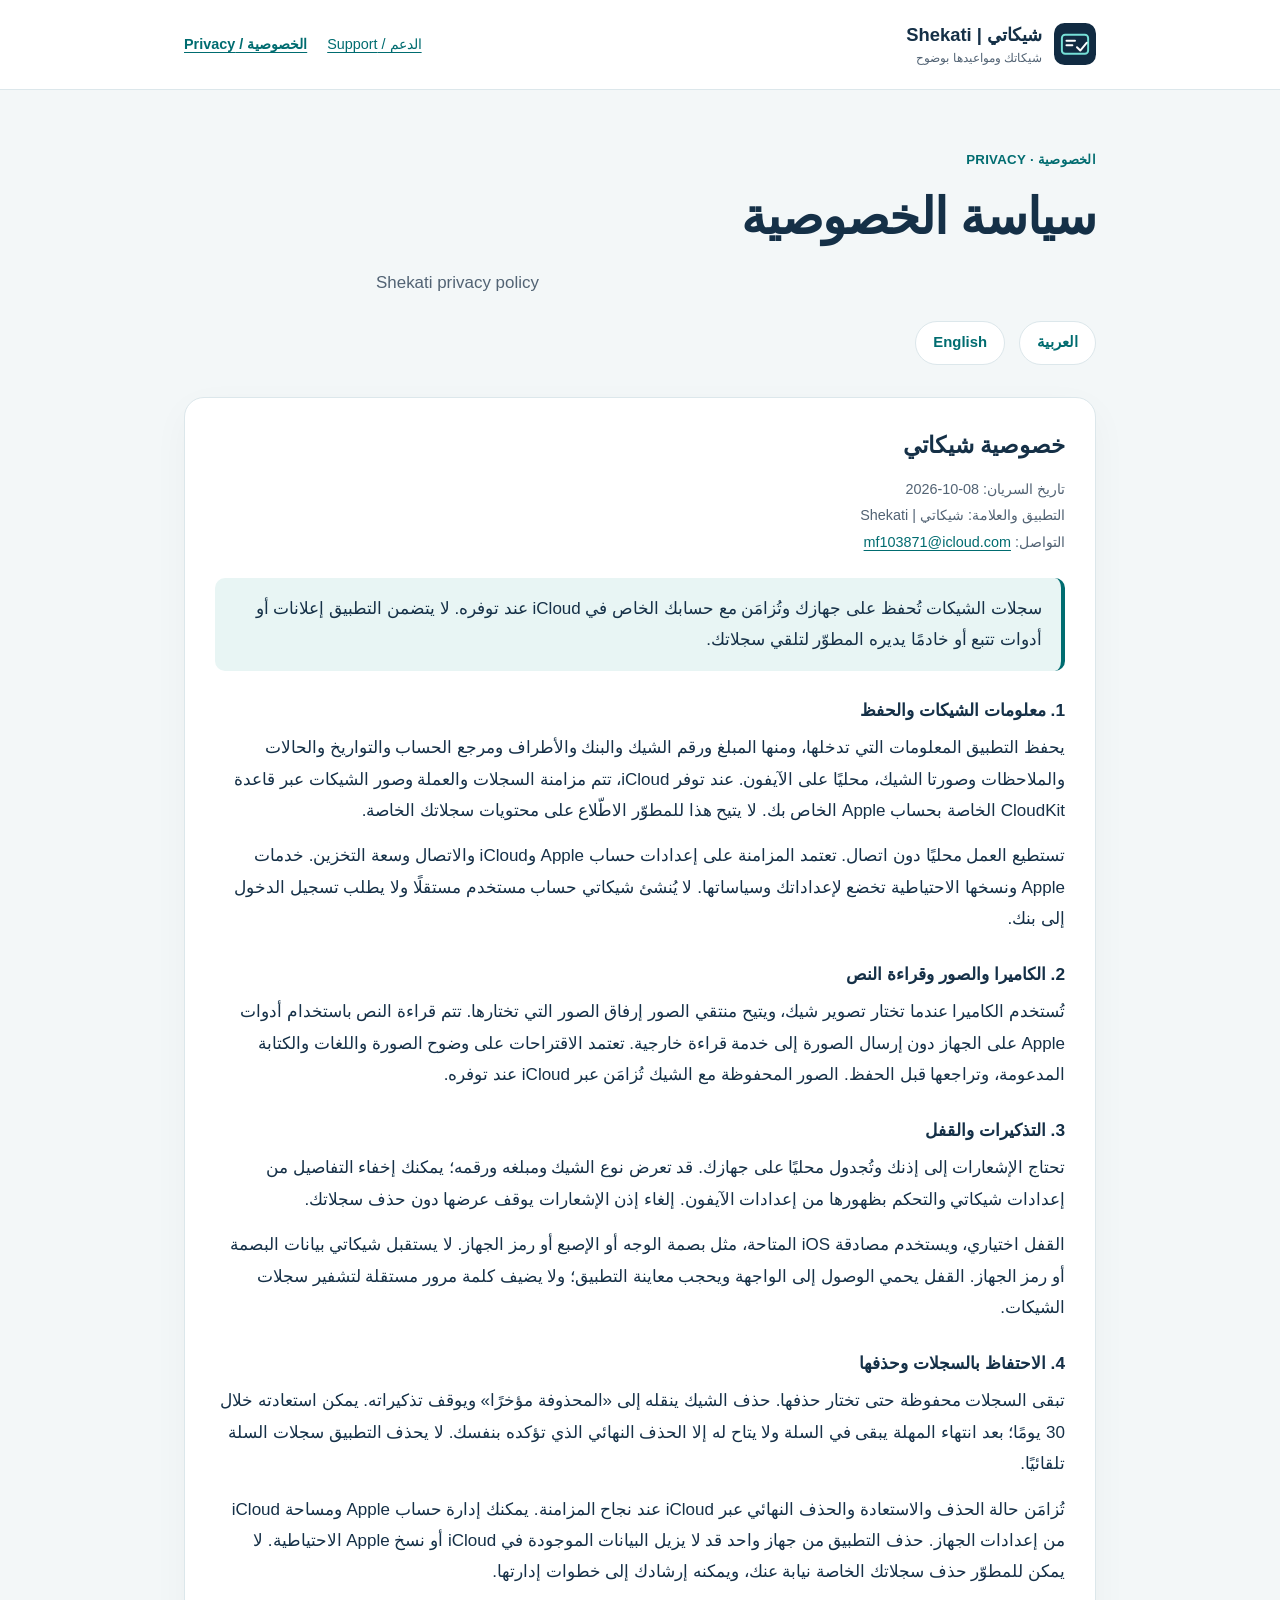
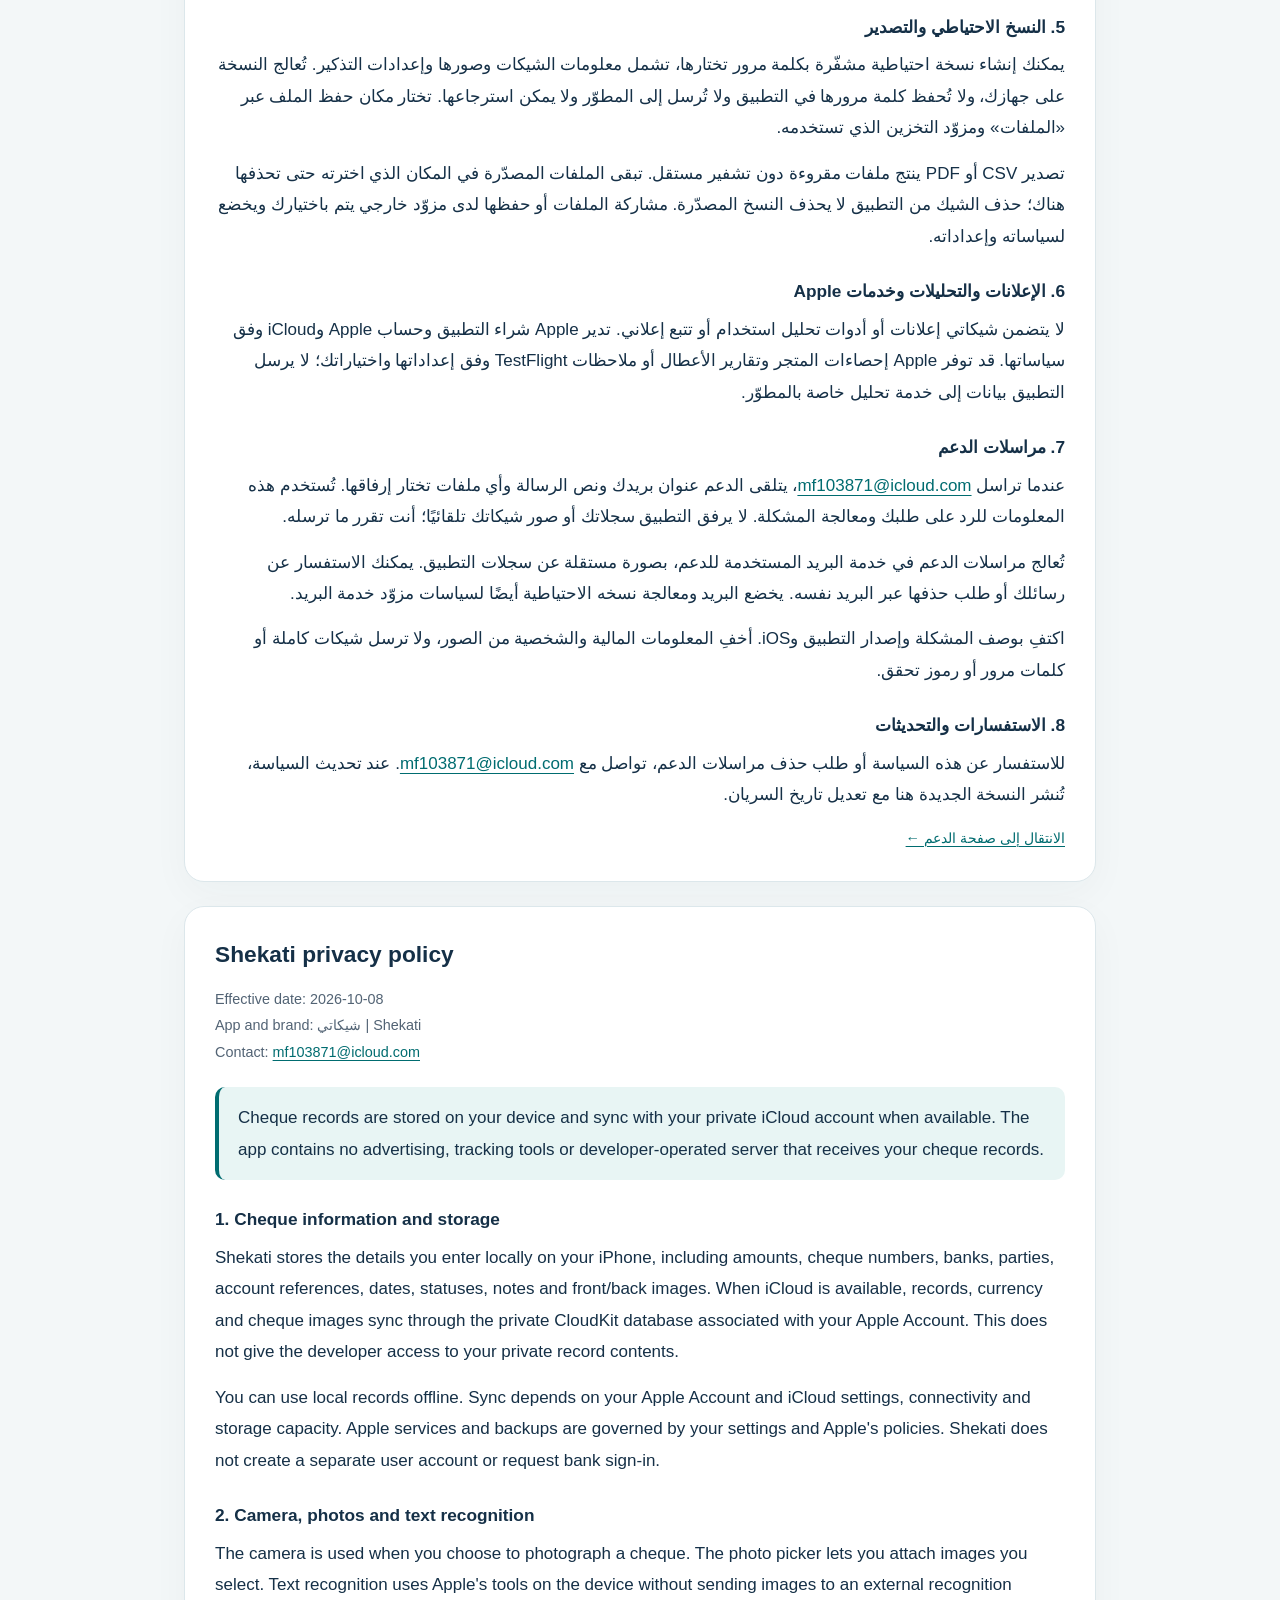
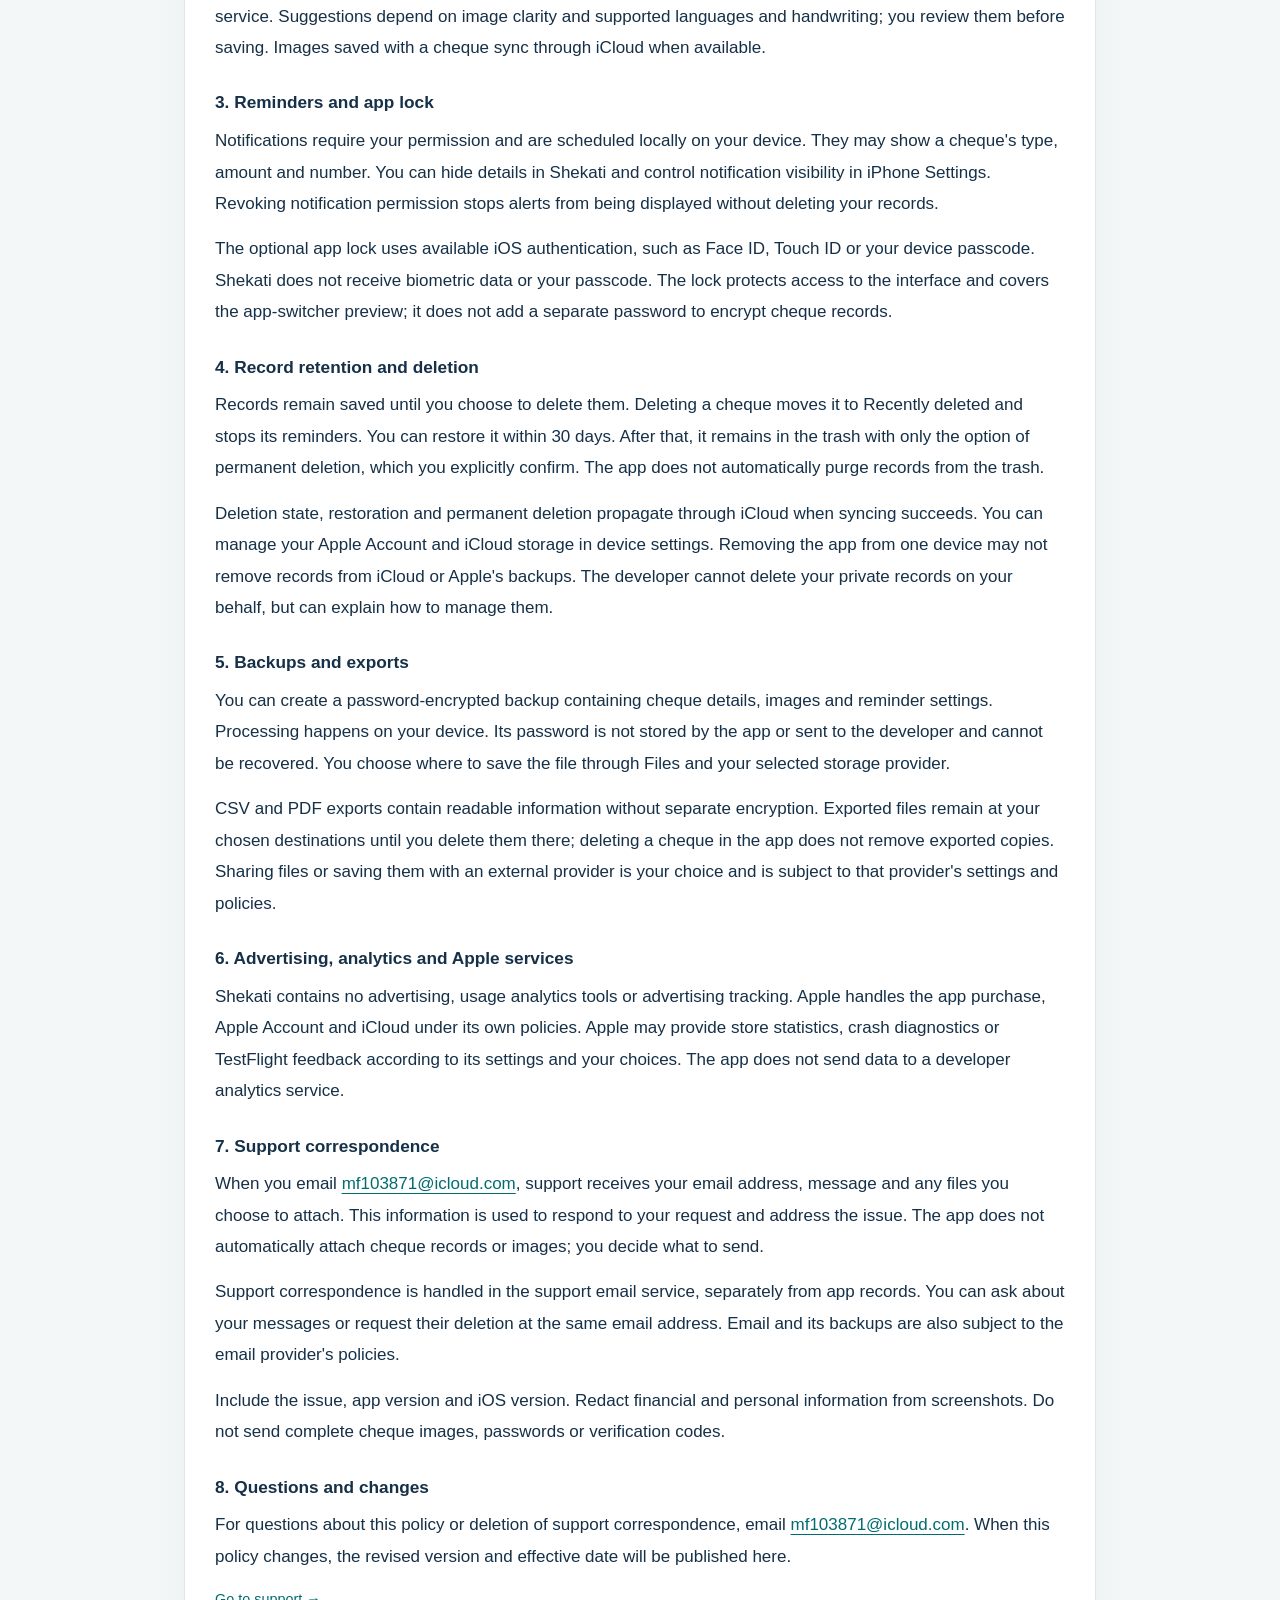
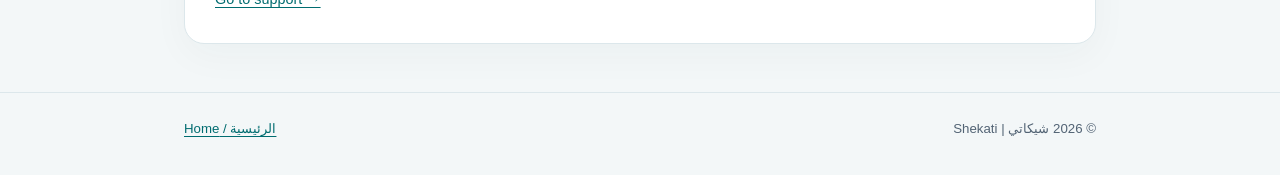
==== privacy.html @ 22ac56bf "Publish bilingual Shekati support and privacy pages" ====
<!doctype html>
<html lang="ar" dir="rtl">
<head><meta charset="utf-8"><meta name="viewport" content="width=device-width,initial-scale=1"><meta name="color-scheme" content="light dark"><meta name="description" content="سياسة خصوصية شيكاتي: الحفظ المحلي، iCloud، الصور، التنبيهات، النسخ الاحتياطي والتواصل للدعم. Shekati privacy policy."><title>سياسة الخصوصية | Shekati Privacy</title><link rel="icon" href="favicon.svg" type="image/svg+xml"><link rel="stylesheet" href="styles.css"></head>
<body>
<header class="top"><div class="shell"><a class="brand" href="index.html"><img class="mark" src="favicon.svg" alt="" width="42" height="42"><span>شيكاتي | Shekati<small>شيكاتك ومواعيدها بوضوح</small></span></a><nav aria-label="القائمة الرئيسية"><a href="support.html">الدعم / Support</a><a href="privacy.html" aria-current="page">الخصوصية / Privacy</a></nav></div></header>
<main class="shell"><div class="hero"><p class="eyebrow">الخصوصية · PRIVACY</p><h1>سياسة الخصوصية</h1><p class="subtitle" lang="en" dir="ltr">Shekati privacy policy</p><div class="language"><a class="pill" href="#ar">العربية</a><a class="pill" href="#en" lang="en" dir="ltr">English</a></div></div>
<div class="stack">
<article class="card" id="ar" aria-labelledby="ar-title"><h2 id="ar-title">خصوصية شيكاتي</h2><p class="meta">تاريخ السريان: <span class="ltr">2026-10-08</span><br>التطبيق والعلامة: شيكاتي | Shekati<br>التواصل: <a class="contact ltr" href="mailto:mf103871@icloud.com">mf103871@icloud.com</a></p>
<div class="note">سجلات الشيكات تُحفظ على جهازك وتُزامَن مع حسابك الخاص في iCloud عند توفره. لا يتضمن التطبيق إعلانات أو أدوات تتبع أو خادمًا يديره المطوّر لتلقي سجلاتك.</div>
<h3>1. معلومات الشيكات والحفظ</h3><p>يحفظ التطبيق المعلومات التي تدخلها، ومنها المبلغ ورقم الشيك والبنك والأطراف ومرجع الحساب والتواريخ والحالات والملاحظات وصورتا الشيك، محليًا على الآيفون. عند توفر iCloud، تتم مزامنة السجلات والعملة وصور الشيكات عبر قاعدة CloudKit الخاصة بحساب Apple الخاص بك. لا يتيح هذا للمطوّر الاطّلاع على محتويات سجلاتك الخاصة.</p><p>تستطيع العمل محليًا دون اتصال. تعتمد المزامنة على إعدادات حساب Apple وiCloud والاتصال وسعة التخزين. خدمات Apple ونسخها الاحتياطية تخضع لإعداداتك وسياساتها. لا يُنشئ شيكاتي حساب مستخدم مستقلًا ولا يطلب تسجيل الدخول إلى بنك.</p>
<h3>2. الكاميرا والصور وقراءة النص</h3><p>تُستخدم الكاميرا عندما تختار تصوير شيك، ويتيح منتقي الصور إرفاق الصور التي تختارها. تتم قراءة النص باستخدام أدوات Apple على الجهاز دون إرسال الصورة إلى خدمة قراءة خارجية. تعتمد الاقتراحات على وضوح الصورة واللغات والكتابة المدعومة، وتراجعها قبل الحفظ. الصور المحفوظة مع الشيك تُزامَن عبر iCloud عند توفره.</p>
<h3>3. التذكيرات والقفل</h3><p>تحتاج الإشعارات إلى إذنك وتُجدول محليًا على جهازك. قد تعرض نوع الشيك ومبلغه ورقمه؛ يمكنك إخفاء التفاصيل من إعدادات شيكاتي والتحكم بظهورها من إعدادات الآيفون. إلغاء إذن الإشعارات يوقف عرضها دون حذف سجلاتك.</p><p>القفل اختياري، ويستخدم مصادقة iOS المتاحة، مثل بصمة الوجه أو الإصبع أو رمز الجهاز. لا يستقبل شيكاتي بيانات البصمة أو رمز الجهاز. القفل يحمي الوصول إلى الواجهة ويحجب معاينة التطبيق؛ ولا يضيف كلمة مرور مستقلة لتشفير سجلات الشيكات.</p>
<h3>4. الاحتفاظ بالسجلات وحذفها</h3><p>تبقى السجلات محفوظة حتى تختار حذفها. حذف الشيك ينقله إلى «المحذوفة مؤخرًا» ويوقف تذكيراته. يمكن استعادته خلال 30 يومًا؛ بعد انتهاء المهلة يبقى في السلة ولا يتاح له إلا الحذف النهائي الذي تؤكده بنفسك. لا يحذف التطبيق سجلات السلة تلقائيًا.</p><p>تُزامَن حالة الحذف والاستعادة والحذف النهائي عبر iCloud عند نجاح المزامنة. يمكنك إدارة حساب Apple ومساحة iCloud من إعدادات الجهاز. حذف التطبيق من جهاز واحد قد لا يزيل البيانات الموجودة في iCloud أو نسخ Apple الاحتياطية. لا يمكن للمطوّر حذف سجلاتك الخاصة نيابة عنك، ويمكنه إرشادك إلى خطوات إدارتها.</p>
<h3>5. النسخ الاحتياطي والتصدير</h3><p>يمكنك إنشاء نسخة احتياطية مشفّرة بكلمة مرور تختارها، تشمل معلومات الشيكات وصورها وإعدادات التذكير. تُعالج النسخة على جهازك، ولا تُحفظ كلمة مرورها في التطبيق ولا تُرسل إلى المطوّر ولا يمكن استرجاعها. تختار مكان حفظ الملف عبر «الملفات» ومزوّد التخزين الذي تستخدمه.</p><p>تصدير CSV أو PDF ينتج ملفات مقروءة دون تشفير مستقل. تبقى الملفات المصدّرة في المكان الذي اخترته حتى تحذفها هناك؛ حذف الشيك من التطبيق لا يحذف النسخ المصدّرة. مشاركة الملفات أو حفظها لدى مزوّد خارجي يتم باختيارك ويخضع لسياساته وإعداداته.</p>
<h3>6. الإعلانات والتحليلات وخدمات Apple</h3><p>لا يتضمن شيكاتي إعلانات أو أدوات تحليل استخدام أو تتبع إعلاني. تدير Apple شراء التطبيق وحساب Apple وiCloud وفق سياساتها. قد توفر Apple إحصاءات المتجر وتقارير الأعطال أو ملاحظات TestFlight وفق إعداداتها واختياراتك؛ لا يرسل التطبيق بيانات إلى خدمة تحليل خاصة بالمطوّر.</p>
<h3>7. مراسلات الدعم</h3><p>عندما تراسل <a class="contact ltr" href="mailto:mf103871@icloud.com">mf103871@icloud.com</a>، يتلقى الدعم عنوان بريدك ونص الرسالة وأي ملفات تختار إرفاقها. تُستخدم هذه المعلومات للرد على طلبك ومعالجة المشكلة. لا يرفق التطبيق سجلاتك أو صور شيكاتك تلقائيًا؛ أنت تقرر ما ترسله.</p><p>تُعالج مراسلات الدعم في خدمة البريد المستخدمة للدعم، بصورة مستقلة عن سجلات التطبيق. يمكنك الاستفسار عن رسائلك أو طلب حذفها عبر البريد نفسه. يخضع البريد ومعالجة نسخه الاحتياطية أيضًا لسياسات مزوّد خدمة البريد.</p><p>اكتفِ بوصف المشكلة وإصدار التطبيق وiOS. أخفِ المعلومات المالية والشخصية من الصور، ولا ترسل شيكات كاملة أو كلمات مرور أو رموز تحقق.</p>
<h3>8. الاستفسارات والتحديثات</h3><p>للاستفسار عن هذه السياسة أو طلب حذف مراسلات الدعم، تواصل مع <a class="contact ltr" href="mailto:mf103871@icloud.com">mf103871@icloud.com</a>. عند تحديث السياسة، تُنشر النسخة الجديدة هنا مع تعديل تاريخ السريان.</p><p class="back"><a href="support.html#ar">الانتقال إلى صفحة الدعم ←</a></p></article>
<article class="card" id="en" lang="en" dir="ltr" aria-labelledby="en-title"><h2 id="en-title">Shekati privacy policy</h2><p class="meta">Effective date: 2026-10-08<br>App and brand: شيكاتي | Shekati<br>Contact: <a class="contact" href="mailto:mf103871@icloud.com">mf103871@icloud.com</a></p>
<div class="note">Cheque records are stored on your device and sync with your private iCloud account when available. The app contains no advertising, tracking tools or developer-operated server that receives your cheque records.</div>
<h3>1. Cheque information and storage</h3><p>Shekati stores the details you enter locally on your iPhone, including amounts, cheque numbers, banks, parties, account references, dates, statuses, notes and front/back images. When iCloud is available, records, currency and cheque images sync through the private CloudKit database associated with your Apple Account. This does not give the developer access to your private record contents.</p><p>You can use local records offline. Sync depends on your Apple Account and iCloud settings, connectivity and storage capacity. Apple services and backups are governed by your settings and Apple's policies. Shekati does not create a separate user account or request bank sign-in.</p>
<h3>2. Camera, photos and text recognition</h3><p>The camera is used when you choose to photograph a cheque. The photo picker lets you attach images you select. Text recognition uses Apple's tools on the device without sending images to an external recognition service. Suggestions depend on image clarity and supported languages and handwriting; you review them before saving. Images saved with a cheque sync through iCloud when available.</p>
<h3>3. Reminders and app lock</h3><p>Notifications require your permission and are scheduled locally on your device. They may show a cheque's type, amount and number. You can hide details in Shekati and control notification visibility in iPhone Settings. Revoking notification permission stops alerts from being displayed without deleting your records.</p><p>The optional app lock uses available iOS authentication, such as Face ID, Touch ID or your device passcode. Shekati does not receive biometric data or your passcode. The lock protects access to the interface and covers the app-switcher preview; it does not add a separate password to encrypt cheque records.</p>
<h3>4. Record retention and deletion</h3><p>Records remain saved until you choose to delete them. Deleting a cheque moves it to Recently deleted and stops its reminders. You can restore it within 30 days. After that, it remains in the trash with only the option of permanent deletion, which you explicitly confirm. The app does not automatically purge records from the trash.</p><p>Deletion state, restoration and permanent deletion propagate through iCloud when syncing succeeds. You can manage your Apple Account and iCloud storage in device settings. Removing the app from one device may not remove records from iCloud or Apple's backups. The developer cannot delete your private records on your behalf, but can explain how to manage them.</p>
<h3>5. Backups and exports</h3><p>You can create a password-encrypted backup containing cheque details, images and reminder settings. Processing happens on your device. Its password is not stored by the app or sent to the developer and cannot be recovered. You choose where to save the file through Files and your selected storage provider.</p><p>CSV and PDF exports contain readable information without separate encryption. Exported files remain at your chosen destinations until you delete them there; deleting a cheque in the app does not remove exported copies. Sharing files or saving them with an external provider is your choice and is subject to that provider's settings and policies.</p>
<h3>6. Advertising, analytics and Apple services</h3><p>Shekati contains no advertising, usage analytics tools or advertising tracking. Apple handles the app purchase, Apple Account and iCloud under its own policies. Apple may provide store statistics, crash diagnostics or TestFlight feedback according to its settings and your choices. The app does not send data to a developer analytics service.</p>
<h3>7. Support correspondence</h3><p>When you email <a class="contact" href="mailto:mf103871@icloud.com">mf103871@icloud.com</a>, support receives your email address, message and any files you choose to attach. This information is used to respond to your request and address the issue. The app does not automatically attach cheque records or images; you decide what to send.</p><p>Support correspondence is handled in the support email service, separately from app records. You can ask about your messages or request their deletion at the same email address. Email and its backups are also subject to the email provider's policies.</p><p>Include the issue, app version and iOS version. Redact financial and personal information from screenshots. Do not send complete cheque images, passwords or verification codes.</p>
<h3>8. Questions and changes</h3><p>For questions about this policy or deletion of support correspondence, email <a class="contact" href="mailto:mf103871@icloud.com">mf103871@icloud.com</a>. When this policy changes, the revised version and effective date will be published here.</p><p class="back"><a href="support.html#en">Go to support →</a></p></article>
</div></main><footer class="foot"><div class="shell"><p>© 2026 شيكاتي | Shekati</p><p><a href="index.html">الرئيسية / Home</a></p></div></footer>
</body></html>
---- styles.css ----
:root{color-scheme:light dark;--navy:#112b42;--teal:#006c70;--ink:#153047;--muted:#526374;--bg:#f3f7f8;--paper:#fff;--line:#dce7eb;--soft:#e8f5f4;--shadow:0 12px 38px #112b4209}
*{box-sizing:border-box}html{scroll-padding-top:2rem}body{margin:0;background:var(--bg);color:var(--ink);font:17px/1.85 -apple-system,BlinkMacSystemFont,"Segoe UI",Tahoma,Arial,sans-serif}a{color:var(--teal);text-underline-offset:.24em;text-decoration-thickness:.08em}a:hover{text-decoration-thickness:.14em}a:focus-visible,summary:focus-visible{outline:3px solid var(--teal);outline-offset:5px;border-radius:4px}.shell{max-width:960px;margin:auto;padding:0 24px}.top{background:var(--paper);border-bottom:1px solid var(--line)}.top .shell{display:flex;justify-content:space-between;align-items:center;gap:18px;flex-wrap:wrap;padding-block:22px}.brand{display:flex;align-items:center;gap:12px;color:var(--ink);text-decoration:none;font-size:1.15rem;font-weight:750;line-height:1.45}.mark{width:42px;height:42px;flex-shrink:0;display:block}.brand small{display:block;font-size:.78rem;font-weight:500;color:var(--muted)}nav{display:flex;gap:8px 20px;flex-wrap:wrap;font-size:.9rem}nav a[aria-current=page]{font-weight:750}.hero{padding-block:58px 32px}.eyebrow{color:var(--teal);font-size:.83rem;font-weight:750;letter-spacing:.02em;margin:0 0 12px}h1{font-size:clamp(2rem,6vw,3.1rem);line-height:1.35;letter-spacing:-.02em;margin:0 0 16px}h2{font-size:1.42rem;line-height:1.5;margin:0 0 14px}h3{font-size:1.08rem;line-height:1.6;margin:26px 0 8px}.subtitle{color:var(--muted);font-size:1.06rem;margin:0;max-width:720px}.language{display:flex;gap:14px;align-items:center;flex-wrap:wrap;margin-top:22px;font-size:.93rem}.pill{display:inline-flex;align-items:center;justify-content:center;min-height:44px;padding:7px 17px;border:1px solid var(--line);border-radius:999px;background:var(--paper);text-decoration:none;font-weight:650}.pill.primary{background:var(--teal);color:#fff;border-color:var(--teal)}.stack{display:grid;gap:24px;margin-bottom:48px}.card{background:var(--paper);border:1px solid var(--line);border-radius:20px;padding:30px;box-shadow:var(--shadow)}.card p{margin:0 0 14px}.card p:last-child{margin-bottom:0}.card ul,.card ol{padding-inline-start:25px;margin-block:10px 18px}.card li{padding-inline-start:3px;margin-block:7px}.grid{display:grid;grid-template-columns:repeat(2,minmax(0,1fr));gap:22px}.note{background:var(--soft);border-inline-start:4px solid var(--teal);padding:15px 19px;border-radius:10px;margin:22px 0}.meta{color:var(--muted);font-size:.9rem}.contact{overflow-wrap:anywhere;unicode-bidi:isolate}.contact-row{display:flex;align-items:center;justify-content:space-between;gap:16px;flex-wrap:wrap}.contact-row p{margin-bottom:0}.faq details{border-top:1px solid var(--line);padding-block:16px}.faq details:last-child{padding-bottom:0}.faq summary{cursor:pointer;font-weight:700;line-height:1.7;padding-block:5px}.faq details p{margin-top:12px;color:var(--muted)}.foot{border-top:1px solid var(--line);padding-block:24px 34px;color:var(--muted);font-size:.83rem}.foot .shell{display:flex;gap:14px;justify-content:space-between;flex-wrap:wrap}.foot p{margin:0}.ltr{direction:ltr;unicode-bidi:isolate;display:inline-block}.back{font-size:.9rem;margin:24px 0 0}.label{display:inline-block;background:var(--soft);color:var(--teal);padding:3px 11px;border-radius:6px;font-size:.8rem;font-weight:700;margin-bottom:15px}
@media(max-width:620px){body{font-size:16px}.shell{padding-inline:18px}.top .shell{padding-block:18px}nav{font-size:.82rem;gap:9px 16px}.hero{padding-block:36px 25px}.card{padding:22px;border-radius:16px}.grid{grid-template-columns:1fr;gap:18px}.stack{gap:18px}.contact-row{align-items:flex-start;flex-direction:column}.brand{font-size:1.05rem}}
@media(prefers-color-scheme:dark){:root{--navy:#112b42;--teal:#80dfdb;--ink:#edf4f8;--muted:#b0c1cd;--bg:#0c1925;--paper:#122535;--line:#294050;--soft:#123b40;--shadow:none}.pill.primary{background:#176b6c;border-color:#368d8d;color:#fff}}
@media(prefers-reduced-motion:reduce){html{scroll-behavior:auto}}
@media print{body{background:#fff;color:#000;font-size:11pt}.top nav,.language,.back{display:none}.hero{padding-block:20px}.card{box-shadow:none;border-color:#bbb;break-inside:avoid}.grid{display:block}.foot{margin-top:20px}a{color:#000}.shell{max-width:none}}
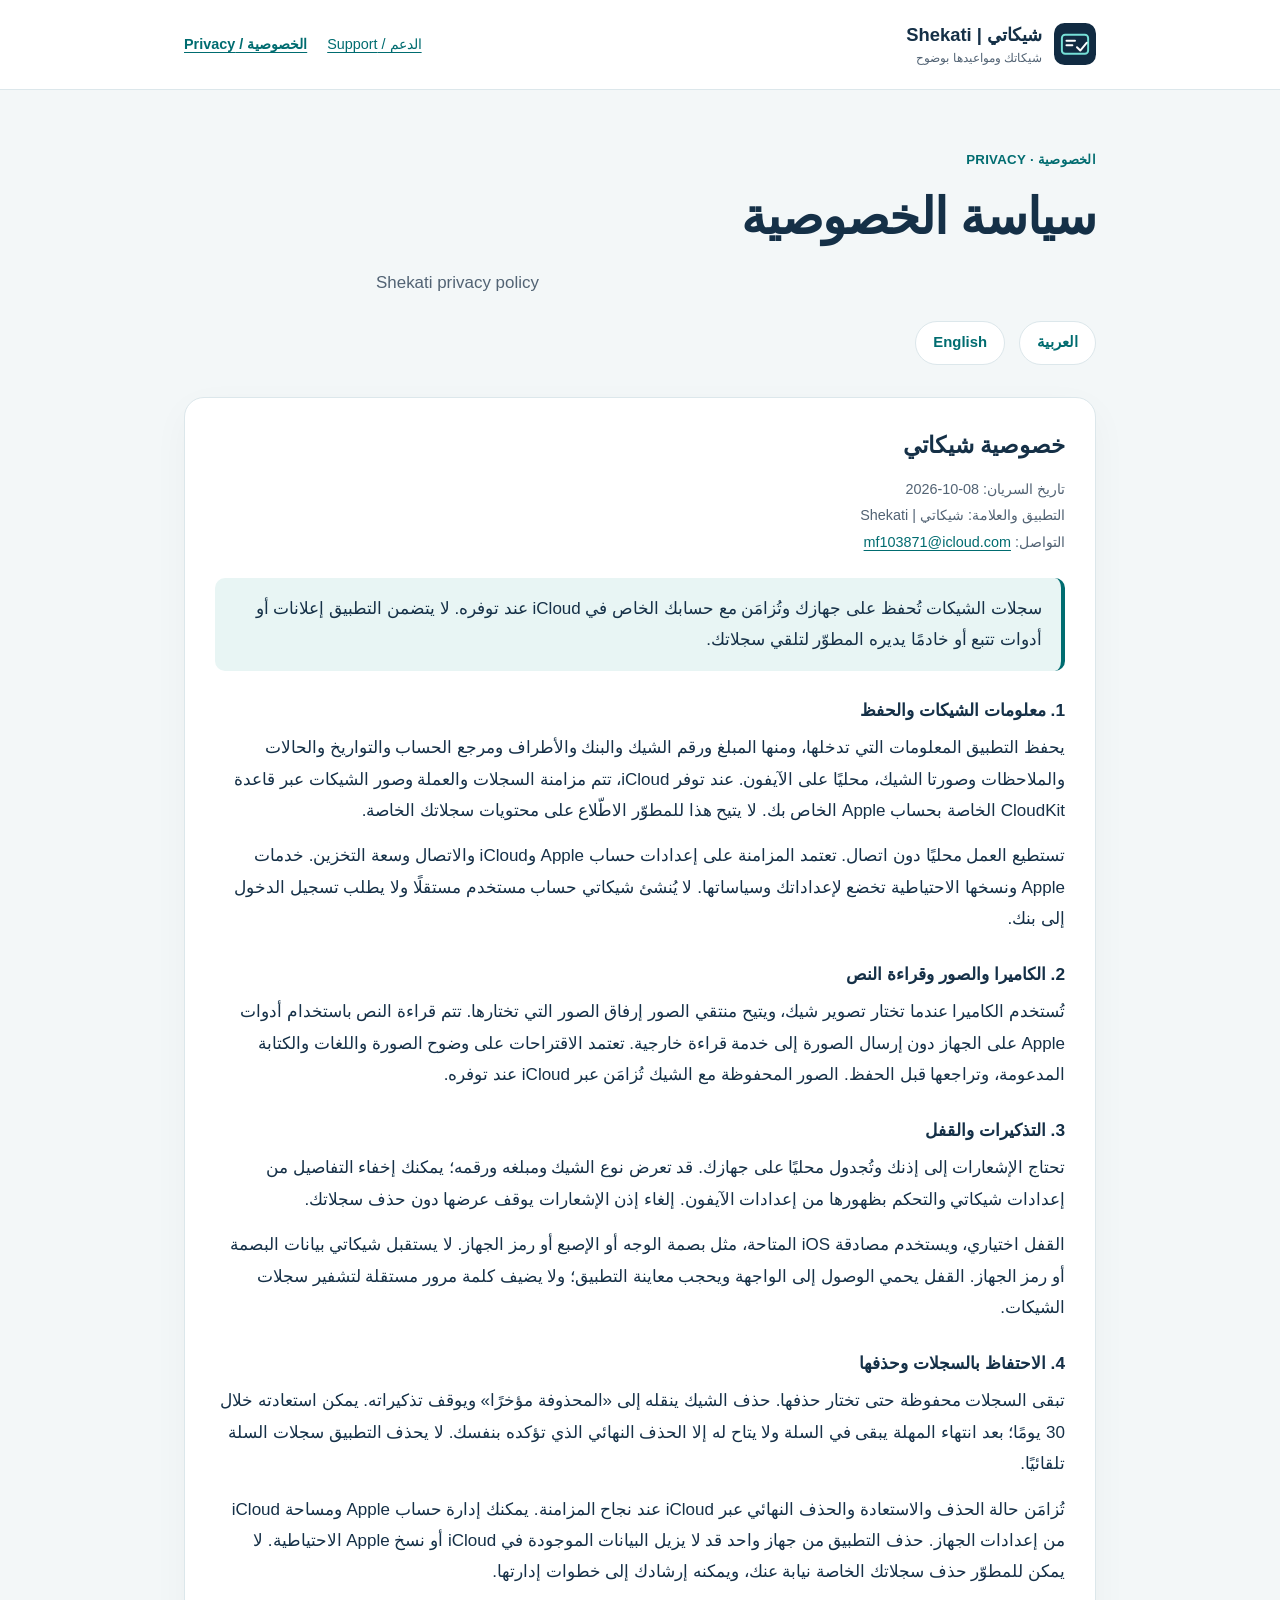
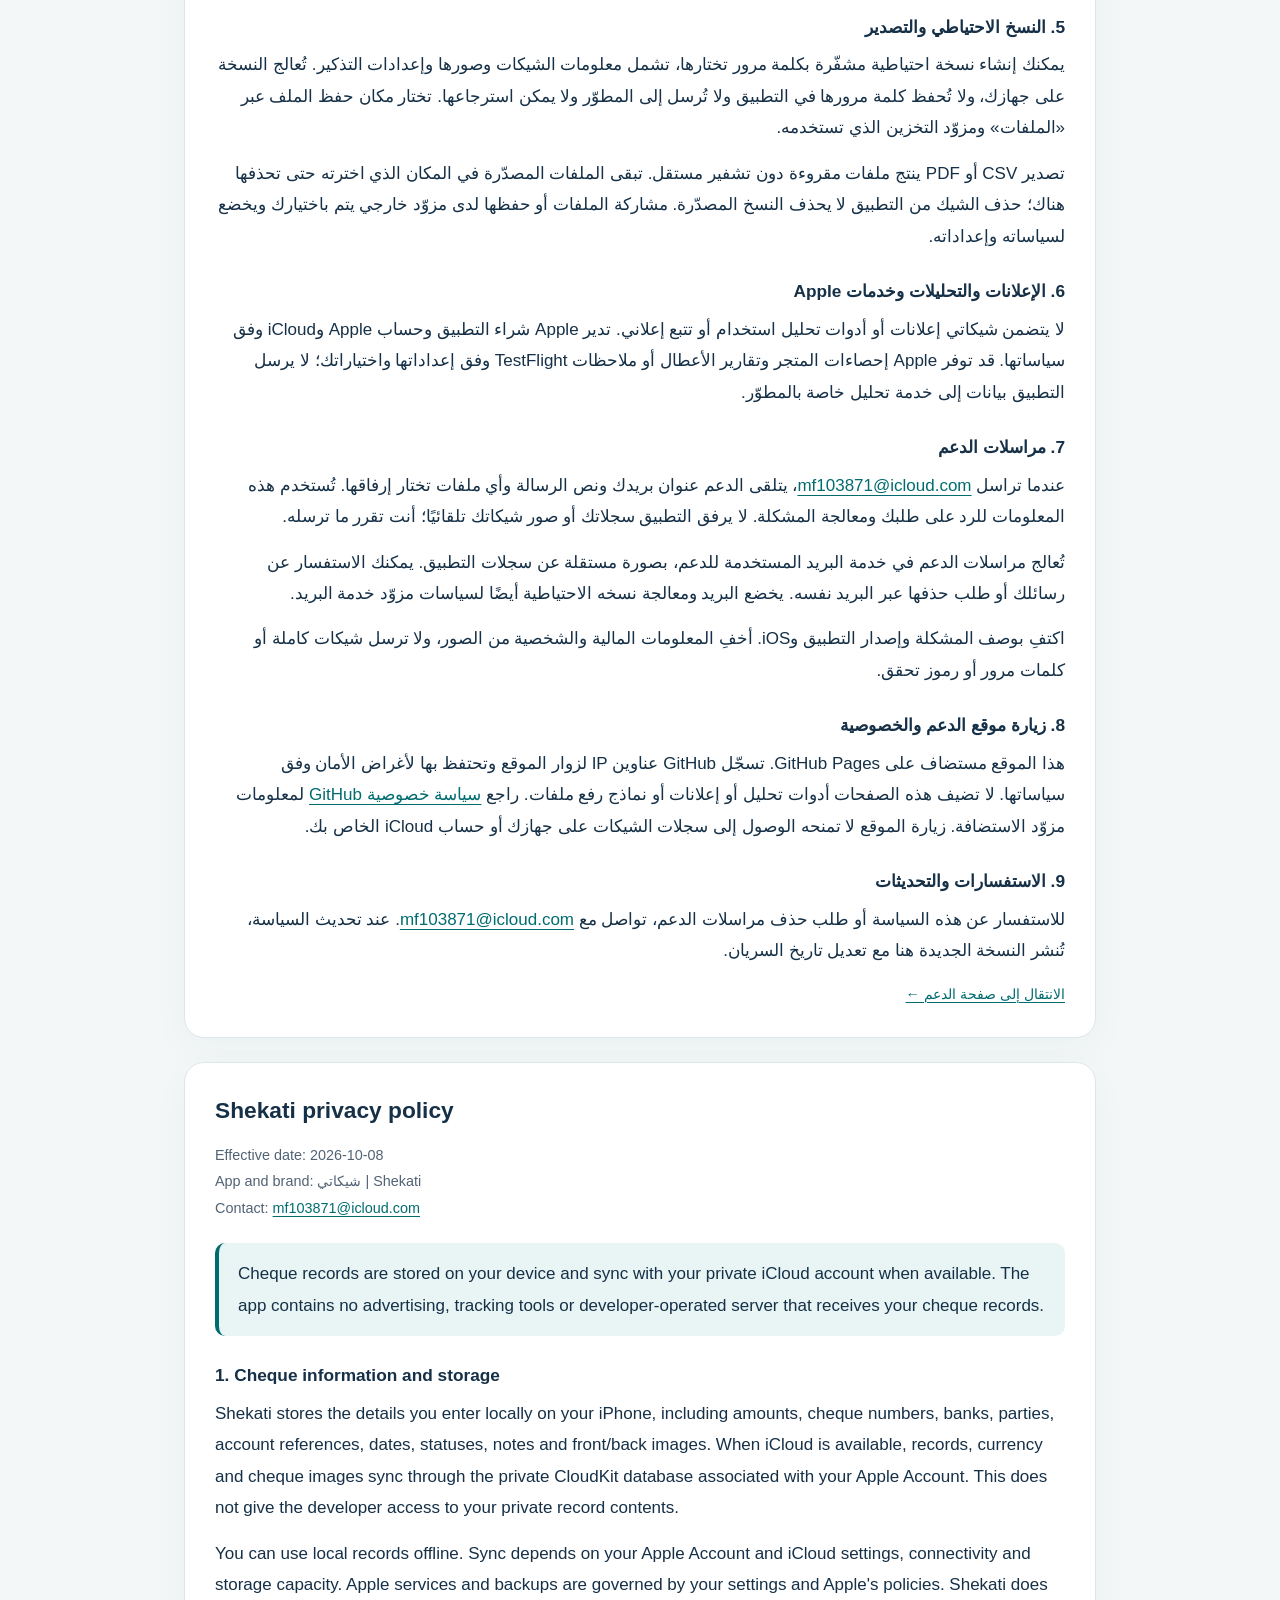
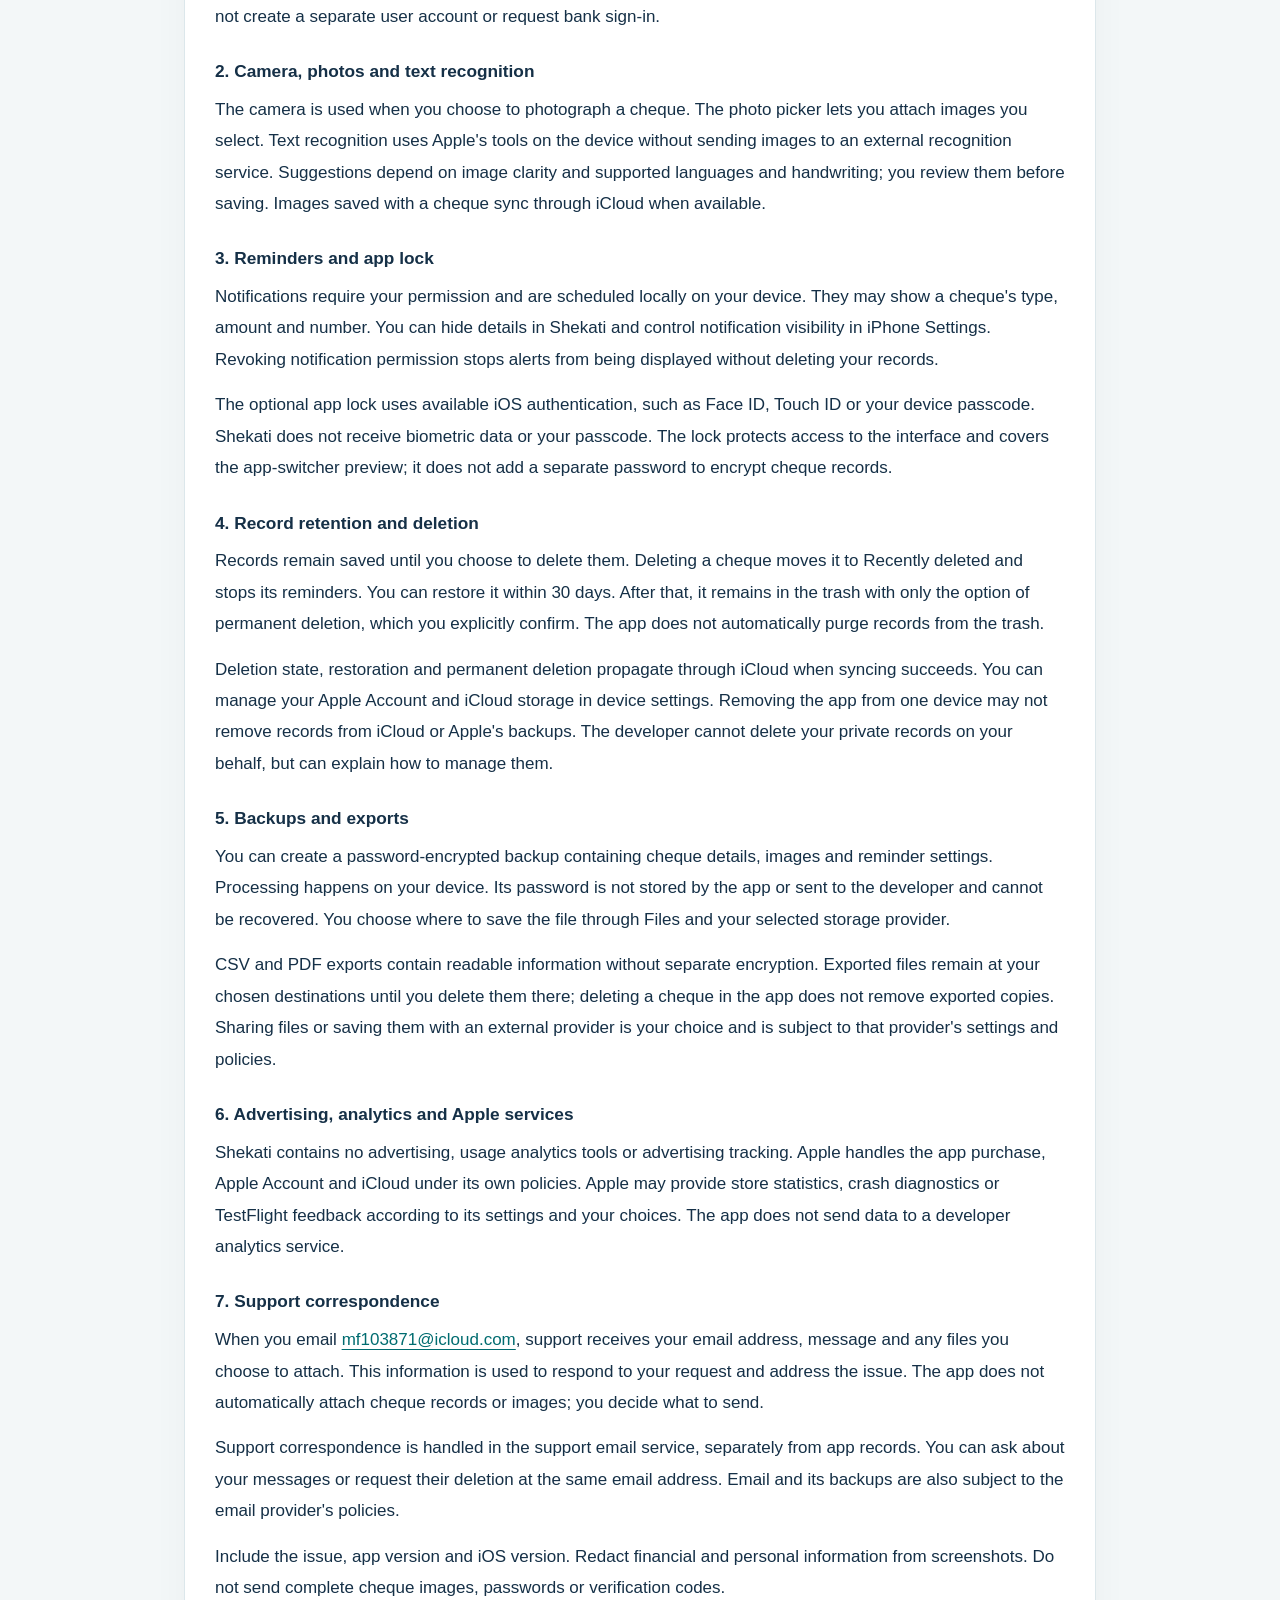
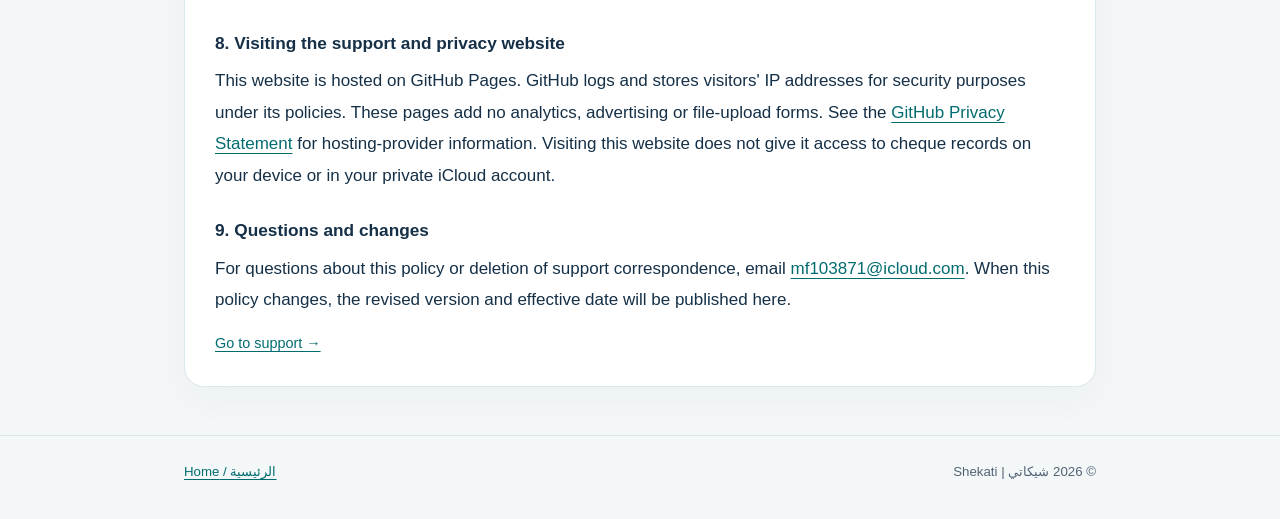
==== commit 3e0c2403: "Disclose GitHub Pages website hosting separately from app data" ====
--- a/privacy.html
+++ b/privacy.html
@@ -14,7 +14,7 @@
 <h3>5. النسخ الاحتياطي والتصدير</h3><p>يمكنك إنشاء نسخة احتياطية مشفّرة بكلمة مرور تختارها، تشمل معلومات الشيكات وصورها وإعدادات التذكير. تُعالج النسخة على جهازك، ولا تُحفظ كلمة مرورها في التطبيق ولا تُرسل إلى المطوّر ولا يمكن استرجاعها. تختار مكان حفظ الملف عبر «الملفات» ومزوّد التخزين الذي تستخدمه.</p><p>تصدير CSV أو PDF ينتج ملفات مقروءة دون تشفير مستقل. تبقى الملفات المصدّرة في المكان الذي اخترته حتى تحذفها هناك؛ حذف الشيك من التطبيق لا يحذف النسخ المصدّرة. مشاركة الملفات أو حفظها لدى مزوّد خارجي يتم باختيارك ويخضع لسياساته وإعداداته.</p>
 <h3>6. الإعلانات والتحليلات وخدمات Apple</h3><p>لا يتضمن شيكاتي إعلانات أو أدوات تحليل استخدام أو تتبع إعلاني. تدير Apple شراء التطبيق وحساب Apple وiCloud وفق سياساتها. قد توفر Apple إحصاءات المتجر وتقارير الأعطال أو ملاحظات TestFlight وفق إعداداتها واختياراتك؛ لا يرسل التطبيق بيانات إلى خدمة تحليل خاصة بالمطوّر.</p>
 <h3>7. مراسلات الدعم</h3><p>عندما تراسل <a class="contact ltr" href="mailto:mf103871@icloud.com">mf103871@icloud.com</a>، يتلقى الدعم عنوان بريدك ونص الرسالة وأي ملفات تختار إرفاقها. تُستخدم هذه المعلومات للرد على طلبك ومعالجة المشكلة. لا يرفق التطبيق سجلاتك أو صور شيكاتك تلقائيًا؛ أنت تقرر ما ترسله.</p><p>تُعالج مراسلات الدعم في خدمة البريد المستخدمة للدعم، بصورة مستقلة عن سجلات التطبيق. يمكنك الاستفسار عن رسائلك أو طلب حذفها عبر البريد نفسه. يخضع البريد ومعالجة نسخه الاحتياطية أيضًا لسياسات مزوّد خدمة البريد.</p><p>اكتفِ بوصف المشكلة وإصدار التطبيق وiOS. أخفِ المعلومات المالية والشخصية من الصور، ولا ترسل شيكات كاملة أو كلمات مرور أو رموز تحقق.</p>
-<h3>8. الاستفسارات والتحديثات</h3><p>للاستفسار عن هذه السياسة أو طلب حذف مراسلات الدعم، تواصل مع <a class="contact ltr" href="mailto:mf103871@icloud.com">mf103871@icloud.com</a>. عند تحديث السياسة، تُنشر النسخة الجديدة هنا مع تعديل تاريخ السريان.</p><p class="back"><a href="support.html#ar">الانتقال إلى صفحة الدعم ←</a></p></article>
+<h3>8. زيارة موقع الدعم والخصوصية</h3><p>هذا الموقع مستضاف على GitHub Pages. تسجّل GitHub عناوين IP لزوار الموقع وتحتفظ بها لأغراض الأمان وفق سياساتها. لا تضيف هذه الصفحات أدوات تحليل أو إعلانات أو نماذج رفع ملفات. راجع <a href="https://docs.github.com/en/site-policy/privacy-policies/github-general-privacy-statement">سياسة خصوصية GitHub</a> لمعلومات مزوّد الاستضافة. زيارة الموقع لا تمنحه الوصول إلى سجلات الشيكات على جهازك أو حساب iCloud الخاص بك.</p><h3>9. الاستفسارات والتحديثات</h3><p>للاستفسار عن هذه السياسة أو طلب حذف مراسلات الدعم، تواصل مع <a class="contact ltr" href="mailto:mf103871@icloud.com">mf103871@icloud.com</a>. عند تحديث السياسة، تُنشر النسخة الجديدة هنا مع تعديل تاريخ السريان.</p><p class="back"><a href="support.html#ar">الانتقال إلى صفحة الدعم ←</a></p></article>
 <article class="card" id="en" lang="en" dir="ltr" aria-labelledby="en-title"><h2 id="en-title">Shekati privacy policy</h2><p class="meta">Effective date: 2026-10-08<br>App and brand: شيكاتي | Shekati<br>Contact: <a class="contact" href="mailto:mf103871@icloud.com">mf103871@icloud.com</a></p>
 <div class="note">Cheque records are stored on your device and sync with your private iCloud account when available. The app contains no advertising, tracking tools or developer-operated server that receives your cheque records.</div>
 <h3>1. Cheque information and storage</h3><p>Shekati stores the details you enter locally on your iPhone, including amounts, cheque numbers, banks, parties, account references, dates, statuses, notes and front/back images. When iCloud is available, records, currency and cheque images sync through the private CloudKit database associated with your Apple Account. This does not give the developer access to your private record contents.</p><p>You can use local records offline. Sync depends on your Apple Account and iCloud settings, connectivity and storage capacity. Apple services and backups are governed by your settings and Apple's policies. Shekati does not create a separate user account or request bank sign-in.</p>
@@ -24,6 +24,6 @@
 <h3>5. Backups and exports</h3><p>You can create a password-encrypted backup containing cheque details, images and reminder settings. Processing happens on your device. Its password is not stored by the app or sent to the developer and cannot be recovered. You choose where to save the file through Files and your selected storage provider.</p><p>CSV and PDF exports contain readable information without separate encryption. Exported files remain at your chosen destinations until you delete them there; deleting a cheque in the app does not remove exported copies. Sharing files or saving them with an external provider is your choice and is subject to that provider's settings and policies.</p>
 <h3>6. Advertising, analytics and Apple services</h3><p>Shekati contains no advertising, usage analytics tools or advertising tracking. Apple handles the app purchase, Apple Account and iCloud under its own policies. Apple may provide store statistics, crash diagnostics or TestFlight feedback according to its settings and your choices. The app does not send data to a developer analytics service.</p>
 <h3>7. Support correspondence</h3><p>When you email <a class="contact" href="mailto:mf103871@icloud.com">mf103871@icloud.com</a>, support receives your email address, message and any files you choose to attach. This information is used to respond to your request and address the issue. The app does not automatically attach cheque records or images; you decide what to send.</p><p>Support correspondence is handled in the support email service, separately from app records. You can ask about your messages or request their deletion at the same email address. Email and its backups are also subject to the email provider's policies.</p><p>Include the issue, app version and iOS version. Redact financial and personal information from screenshots. Do not send complete cheque images, passwords or verification codes.</p>
-<h3>8. Questions and changes</h3><p>For questions about this policy or deletion of support correspondence, email <a class="contact" href="mailto:mf103871@icloud.com">mf103871@icloud.com</a>. When this policy changes, the revised version and effective date will be published here.</p><p class="back"><a href="support.html#en">Go to support →</a></p></article>
+<h3>8. Visiting the support and privacy website</h3><p>This website is hosted on GitHub Pages. GitHub logs and stores visitors' IP addresses for security purposes under its policies. These pages add no analytics, advertising or file-upload forms. See the <a href="https://docs.github.com/en/site-policy/privacy-policies/github-general-privacy-statement">GitHub Privacy Statement</a> for hosting-provider information. Visiting this website does not give it access to cheque records on your device or in your private iCloud account.</p><h3>9. Questions and changes</h3><p>For questions about this policy or deletion of support correspondence, email <a class="contact" href="mailto:mf103871@icloud.com">mf103871@icloud.com</a>. When this policy changes, the revised version and effective date will be published here.</p><p class="back"><a href="support.html#en">Go to support →</a></p></article>
 </div></main><footer class="foot"><div class="shell"><p>© 2026 شيكاتي | Shekati</p><p><a href="index.html">الرئيسية / Home</a></p></div></footer>
-</body></html>
+</body></html>
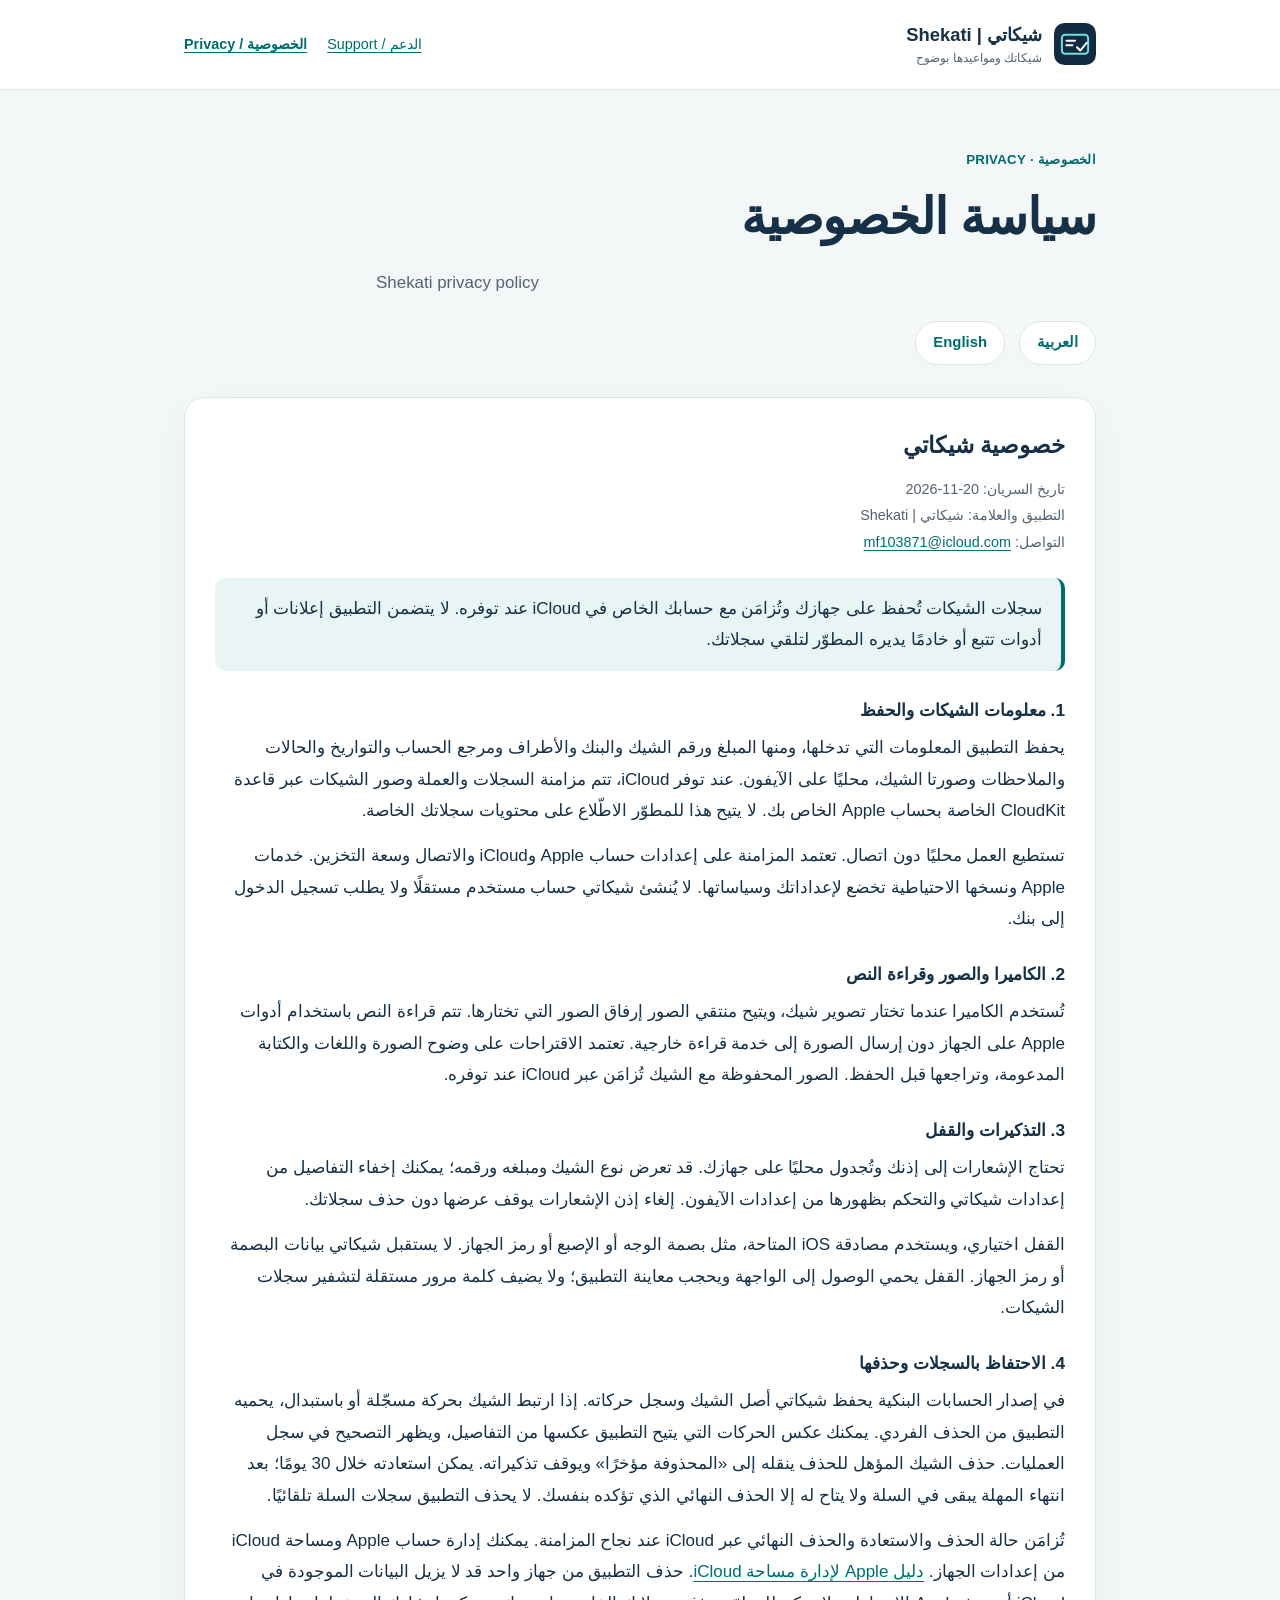
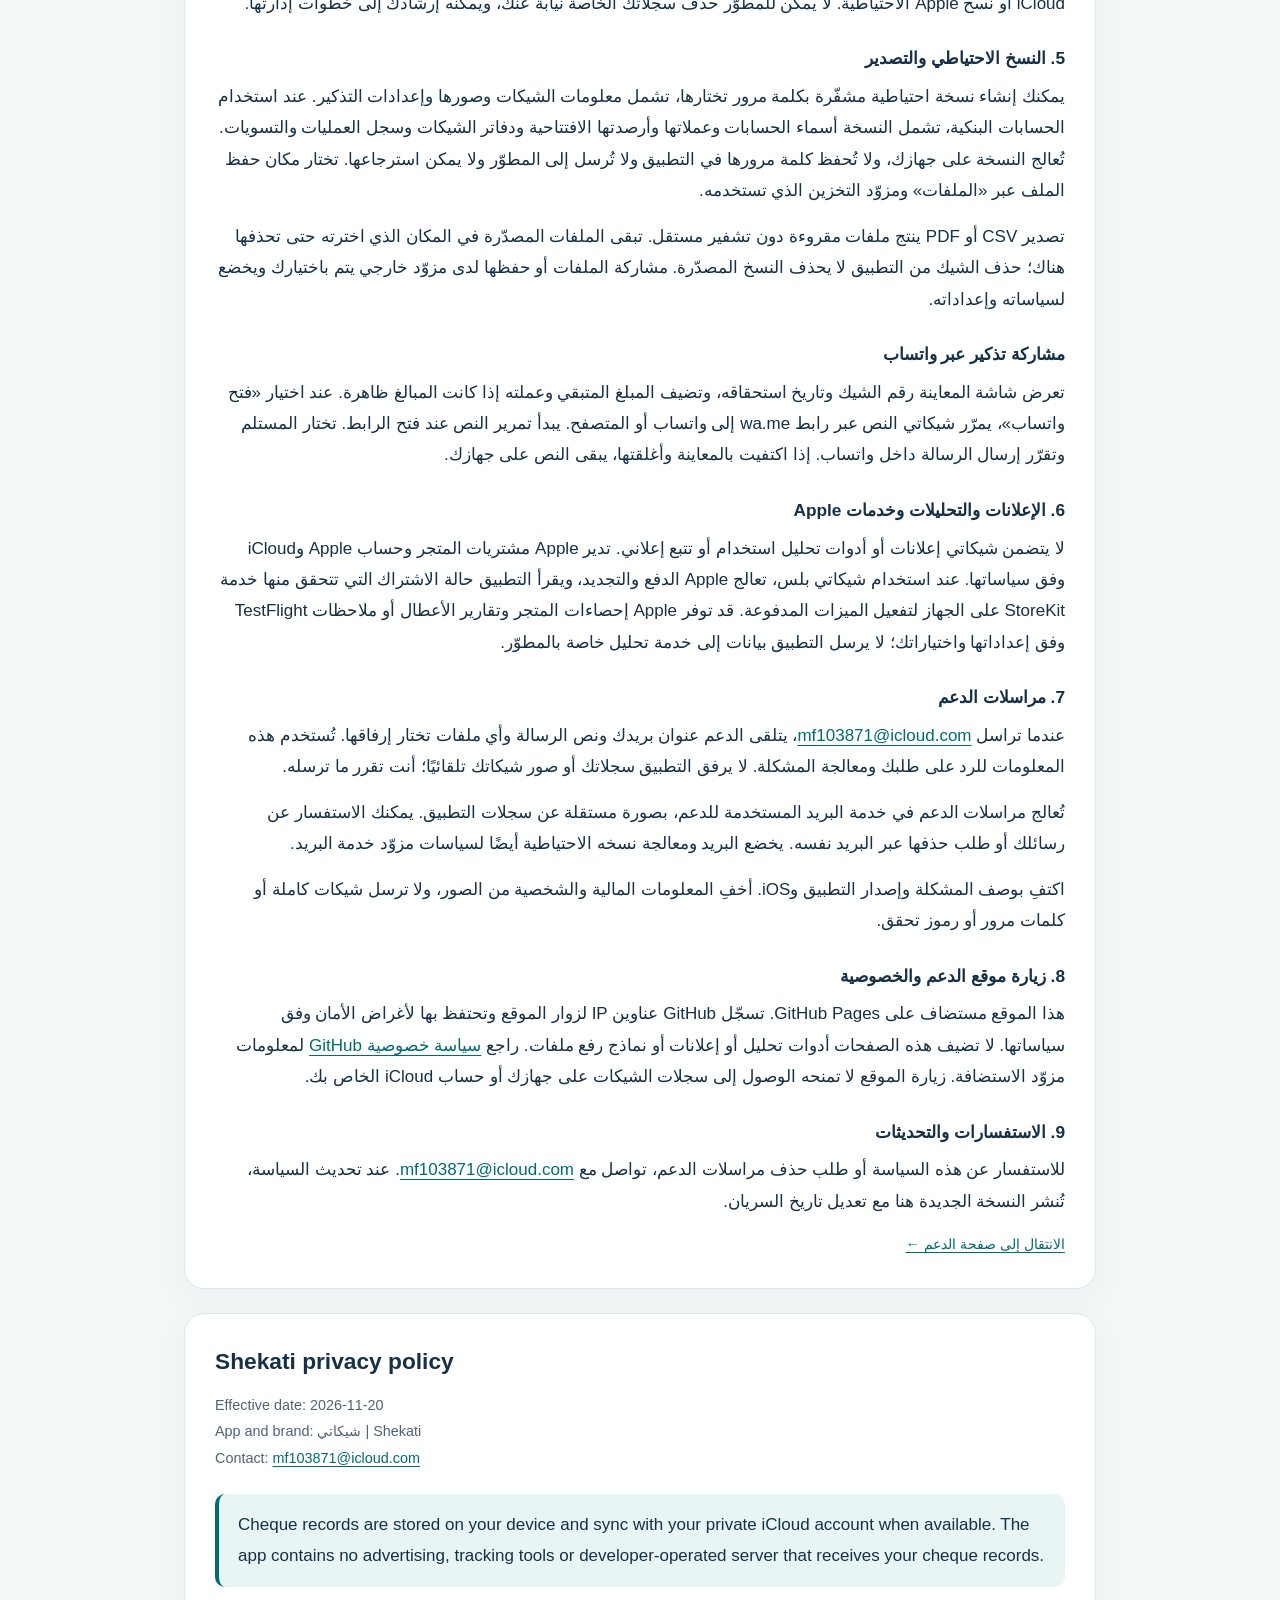
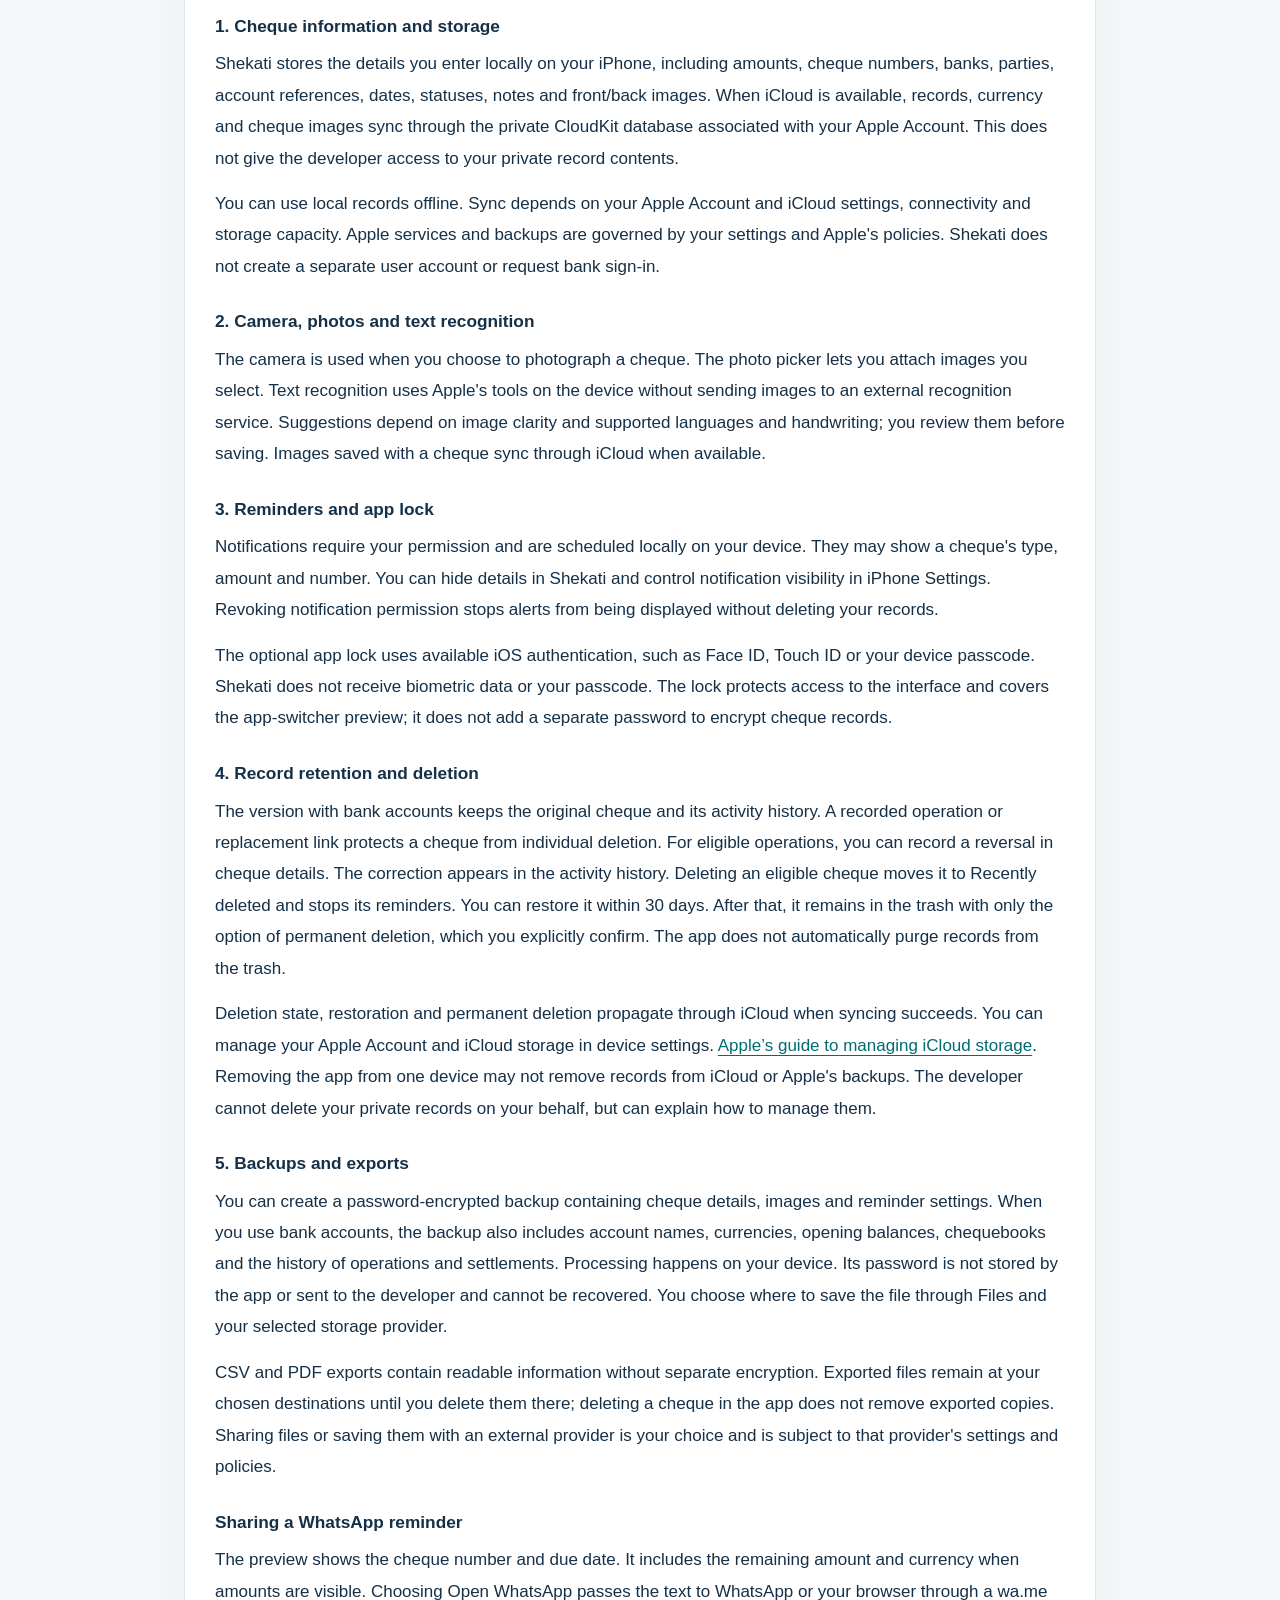
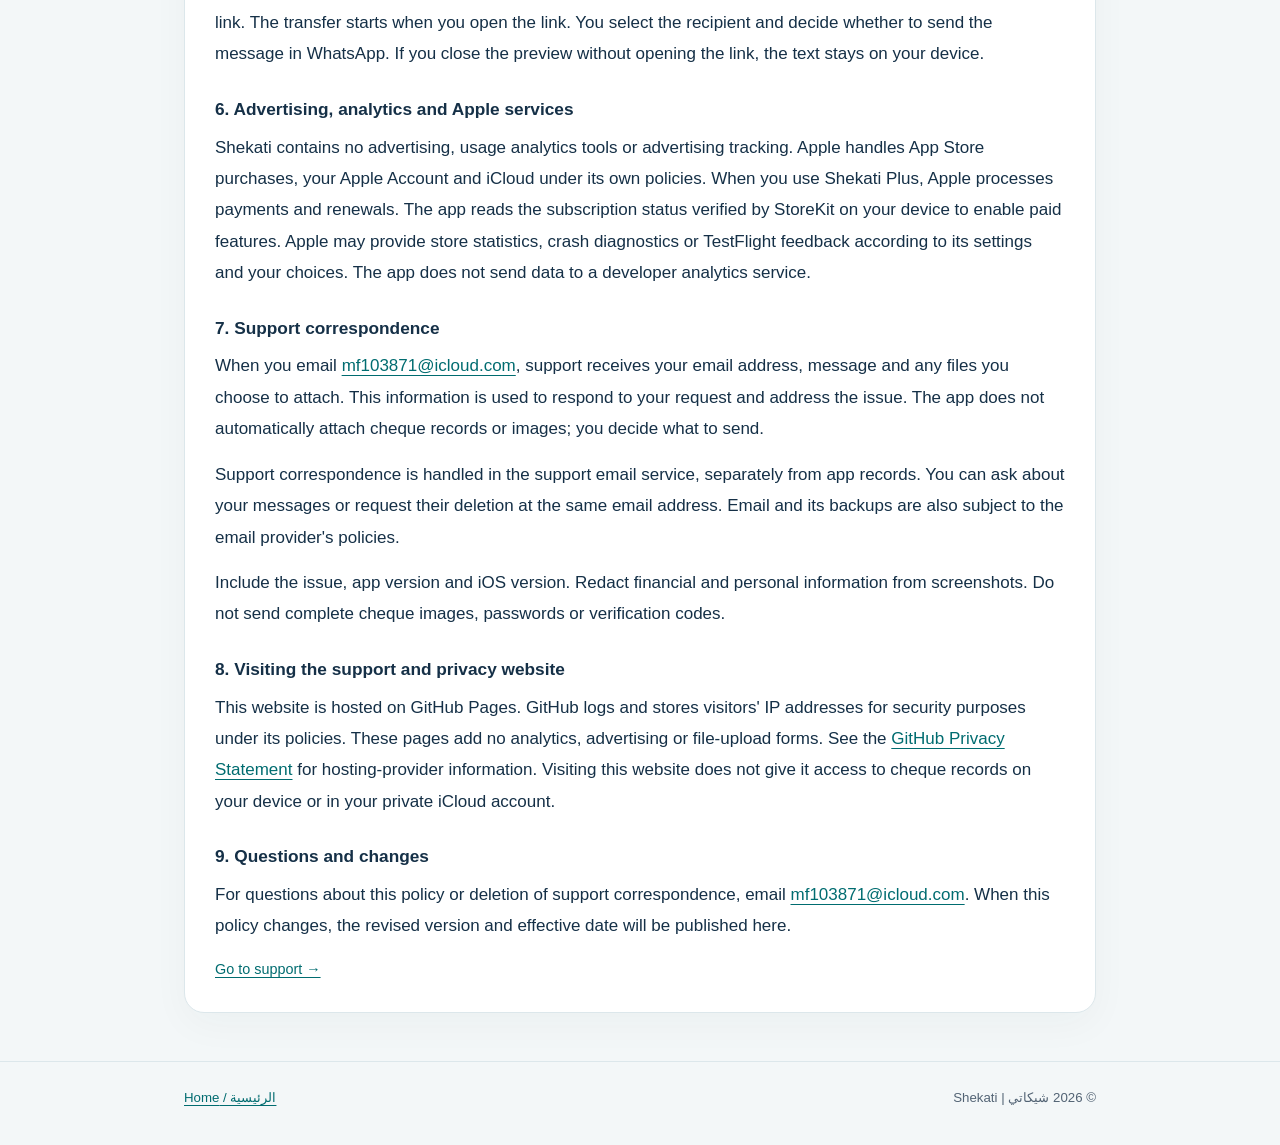
==== commit 3c0e775b: "Explain ledger retention, WhatsApp reminders and Plus in support" ====
--- a/privacy.html
+++ b/privacy.html
@@ -5,24 +5,26 @@
 <header class="top"><div class="shell"><a class="brand" href="index.html"><img class="mark" src="favicon.svg" alt="" width="42" height="42"><span>شيكاتي | Shekati<small>شيكاتك ومواعيدها بوضوح</small></span></a><nav aria-label="القائمة الرئيسية"><a href="support.html">الدعم / Support</a><a href="privacy.html" aria-current="page">الخصوصية / Privacy</a></nav></div></header>
 <main class="shell"><div class="hero"><p class="eyebrow">الخصوصية · PRIVACY</p><h1>سياسة الخصوصية</h1><p class="subtitle" lang="en" dir="ltr">Shekati privacy policy</p><div class="language"><a class="pill" href="#ar">العربية</a><a class="pill" href="#en" lang="en" dir="ltr">English</a></div></div>
 <div class="stack">
-<article class="card" id="ar" aria-labelledby="ar-title"><h2 id="ar-title">خصوصية شيكاتي</h2><p class="meta">تاريخ السريان: <span class="ltr">2026-10-08</span><br>التطبيق والعلامة: شيكاتي | Shekati<br>التواصل: <a class="contact ltr" href="mailto:mf103871@icloud.com">mf103871@icloud.com</a></p>
+<article class="card" id="ar" aria-labelledby="ar-title"><h2 id="ar-title">خصوصية شيكاتي</h2><p class="meta">تاريخ السريان: <span class="ltr">2026-11-20</span><br>التطبيق والعلامة: شيكاتي | Shekati<br>التواصل: <a class="contact ltr" href="mailto:mf103871@icloud.com">mf103871@icloud.com</a></p>
 <div class="note">سجلات الشيكات تُحفظ على جهازك وتُزامَن مع حسابك الخاص في iCloud عند توفره. لا يتضمن التطبيق إعلانات أو أدوات تتبع أو خادمًا يديره المطوّر لتلقي سجلاتك.</div>
 <h3>1. معلومات الشيكات والحفظ</h3><p>يحفظ التطبيق المعلومات التي تدخلها، ومنها المبلغ ورقم الشيك والبنك والأطراف ومرجع الحساب والتواريخ والحالات والملاحظات وصورتا الشيك، محليًا على الآيفون. عند توفر iCloud، تتم مزامنة السجلات والعملة وصور الشيكات عبر قاعدة CloudKit الخاصة بحساب Apple الخاص بك. لا يتيح هذا للمطوّر الاطّلاع على محتويات سجلاتك الخاصة.</p><p>تستطيع العمل محليًا دون اتصال. تعتمد المزامنة على إعدادات حساب Apple وiCloud والاتصال وسعة التخزين. خدمات Apple ونسخها الاحتياطية تخضع لإعداداتك وسياساتها. لا يُنشئ شيكاتي حساب مستخدم مستقلًا ولا يطلب تسجيل الدخول إلى بنك.</p>
 <h3>2. الكاميرا والصور وقراءة النص</h3><p>تُستخدم الكاميرا عندما تختار تصوير شيك، ويتيح منتقي الصور إرفاق الصور التي تختارها. تتم قراءة النص باستخدام أدوات Apple على الجهاز دون إرسال الصورة إلى خدمة قراءة خارجية. تعتمد الاقتراحات على وضوح الصورة واللغات والكتابة المدعومة، وتراجعها قبل الحفظ. الصور المحفوظة مع الشيك تُزامَن عبر iCloud عند توفره.</p>
 <h3>3. التذكيرات والقفل</h3><p>تحتاج الإشعارات إلى إذنك وتُجدول محليًا على جهازك. قد تعرض نوع الشيك ومبلغه ورقمه؛ يمكنك إخفاء التفاصيل من إعدادات شيكاتي والتحكم بظهورها من إعدادات الآيفون. إلغاء إذن الإشعارات يوقف عرضها دون حذف سجلاتك.</p><p>القفل اختياري، ويستخدم مصادقة iOS المتاحة، مثل بصمة الوجه أو الإصبع أو رمز الجهاز. لا يستقبل شيكاتي بيانات البصمة أو رمز الجهاز. القفل يحمي الوصول إلى الواجهة ويحجب معاينة التطبيق؛ ولا يضيف كلمة مرور مستقلة لتشفير سجلات الشيكات.</p>
-<h3>4. الاحتفاظ بالسجلات وحذفها</h3><p>تبقى السجلات محفوظة حتى تختار حذفها. حذف الشيك ينقله إلى «المحذوفة مؤخرًا» ويوقف تذكيراته. يمكن استعادته خلال 30 يومًا؛ بعد انتهاء المهلة يبقى في السلة ولا يتاح له إلا الحذف النهائي الذي تؤكده بنفسك. لا يحذف التطبيق سجلات السلة تلقائيًا.</p><p>تُزامَن حالة الحذف والاستعادة والحذف النهائي عبر iCloud عند نجاح المزامنة. يمكنك إدارة حساب Apple ومساحة iCloud من إعدادات الجهاز. حذف التطبيق من جهاز واحد قد لا يزيل البيانات الموجودة في iCloud أو نسخ Apple الاحتياطية. لا يمكن للمطوّر حذف سجلاتك الخاصة نيابة عنك، ويمكنه إرشادك إلى خطوات إدارتها.</p>
-<h3>5. النسخ الاحتياطي والتصدير</h3><p>يمكنك إنشاء نسخة احتياطية مشفّرة بكلمة مرور تختارها، تشمل معلومات الشيكات وصورها وإعدادات التذكير. تُعالج النسخة على جهازك، ولا تُحفظ كلمة مرورها في التطبيق ولا تُرسل إلى المطوّر ولا يمكن استرجاعها. تختار مكان حفظ الملف عبر «الملفات» ومزوّد التخزين الذي تستخدمه.</p><p>تصدير CSV أو PDF ينتج ملفات مقروءة دون تشفير مستقل. تبقى الملفات المصدّرة في المكان الذي اخترته حتى تحذفها هناك؛ حذف الشيك من التطبيق لا يحذف النسخ المصدّرة. مشاركة الملفات أو حفظها لدى مزوّد خارجي يتم باختيارك ويخضع لسياساته وإعداداته.</p>
-<h3>6. الإعلانات والتحليلات وخدمات Apple</h3><p>لا يتضمن شيكاتي إعلانات أو أدوات تحليل استخدام أو تتبع إعلاني. تدير Apple شراء التطبيق وحساب Apple وiCloud وفق سياساتها. قد توفر Apple إحصاءات المتجر وتقارير الأعطال أو ملاحظات TestFlight وفق إعداداتها واختياراتك؛ لا يرسل التطبيق بيانات إلى خدمة تحليل خاصة بالمطوّر.</p>
+<h3>4. الاحتفاظ بالسجلات وحذفها</h3><p>في إصدار الحسابات البنكية يحفظ شيكاتي أصل الشيك وسجل حركاته. إذا ارتبط الشيك بحركة مسجّلة أو باستبدال، يحميه التطبيق من الحذف الفردي. يمكنك عكس الحركات التي يتيح التطبيق عكسها من التفاصيل، ويظهر التصحيح في سجل العمليات. حذف الشيك المؤهل للحذف ينقله إلى «المحذوفة مؤخرًا» ويوقف تذكيراته. يمكن استعادته خلال 30 يومًا؛ بعد انتهاء المهلة يبقى في السلة ولا يتاح له إلا الحذف النهائي الذي تؤكده بنفسك. لا يحذف التطبيق سجلات السلة تلقائيًا.</p><p>تُزامَن حالة الحذف والاستعادة والحذف النهائي عبر iCloud عند نجاح المزامنة. يمكنك إدارة حساب Apple ومساحة iCloud من إعدادات الجهاز. <a href="https://support.apple.com/ar-jo/108922">دليل Apple لإدارة مساحة iCloud</a>. حذف التطبيق من جهاز واحد قد لا يزيل البيانات الموجودة في iCloud أو نسخ Apple الاحتياطية. لا يمكن للمطوّر حذف سجلاتك الخاصة نيابة عنك، ويمكنه إرشادك إلى خطوات إدارتها.</p>
+<h3>5. النسخ الاحتياطي والتصدير</h3><p>يمكنك إنشاء نسخة احتياطية مشفّرة بكلمة مرور تختارها، تشمل معلومات الشيكات وصورها وإعدادات التذكير. عند استخدام الحسابات البنكية، تشمل النسخة أسماء الحسابات وعملاتها وأرصدتها الافتتاحية ودفاتر الشيكات وسجل العمليات والتسويات. تُعالج النسخة على جهازك، ولا تُحفظ كلمة مرورها في التطبيق ولا تُرسل إلى المطوّر ولا يمكن استرجاعها. تختار مكان حفظ الملف عبر «الملفات» ومزوّد التخزين الذي تستخدمه.</p><p>تصدير CSV أو PDF ينتج ملفات مقروءة دون تشفير مستقل. تبقى الملفات المصدّرة في المكان الذي اخترته حتى تحذفها هناك؛ حذف الشيك من التطبيق لا يحذف النسخ المصدّرة. مشاركة الملفات أو حفظها لدى مزوّد خارجي يتم باختيارك ويخضع لسياساته وإعداداته.</p>
+<h3>مشاركة تذكير عبر واتساب</h3><p>تعرض شاشة المعاينة رقم الشيك وتاريخ استحقاقه، وتضيف المبلغ المتبقي وعملته إذا كانت المبالغ ظاهرة. عند اختيار «فتح واتساب»، يمرّر شيكاتي النص عبر رابط wa.me إلى واتساب أو المتصفح. يبدأ تمرير النص عند فتح الرابط. تختار المستلم وتقرّر إرسال الرسالة داخل واتساب. إذا اكتفيت بالمعاينة وأغلقتها، يبقى النص على جهازك.</p>
+<h3>6. الإعلانات والتحليلات وخدمات Apple</h3><p>لا يتضمن شيكاتي إعلانات أو أدوات تحليل استخدام أو تتبع إعلاني. تدير Apple مشتريات المتجر وحساب Apple وiCloud وفق سياساتها. عند استخدام شيكاتي بلس، تعالج Apple الدفع والتجديد، ويقرأ التطبيق حالة الاشتراك التي تتحقق منها خدمة StoreKit على الجهاز لتفعيل الميزات المدفوعة. قد توفر Apple إحصاءات المتجر وتقارير الأعطال أو ملاحظات TestFlight وفق إعداداتها واختياراتك؛ لا يرسل التطبيق بيانات إلى خدمة تحليل خاصة بالمطوّر.</p>
 <h3>7. مراسلات الدعم</h3><p>عندما تراسل <a class="contact ltr" href="mailto:mf103871@icloud.com">mf103871@icloud.com</a>، يتلقى الدعم عنوان بريدك ونص الرسالة وأي ملفات تختار إرفاقها. تُستخدم هذه المعلومات للرد على طلبك ومعالجة المشكلة. لا يرفق التطبيق سجلاتك أو صور شيكاتك تلقائيًا؛ أنت تقرر ما ترسله.</p><p>تُعالج مراسلات الدعم في خدمة البريد المستخدمة للدعم، بصورة مستقلة عن سجلات التطبيق. يمكنك الاستفسار عن رسائلك أو طلب حذفها عبر البريد نفسه. يخضع البريد ومعالجة نسخه الاحتياطية أيضًا لسياسات مزوّد خدمة البريد.</p><p>اكتفِ بوصف المشكلة وإصدار التطبيق وiOS. أخفِ المعلومات المالية والشخصية من الصور، ولا ترسل شيكات كاملة أو كلمات مرور أو رموز تحقق.</p>
 <h3>8. زيارة موقع الدعم والخصوصية</h3><p>هذا الموقع مستضاف على GitHub Pages. تسجّل GitHub عناوين IP لزوار الموقع وتحتفظ بها لأغراض الأمان وفق سياساتها. لا تضيف هذه الصفحات أدوات تحليل أو إعلانات أو نماذج رفع ملفات. راجع <a href="https://docs.github.com/en/site-policy/privacy-policies/github-general-privacy-statement">سياسة خصوصية GitHub</a> لمعلومات مزوّد الاستضافة. زيارة الموقع لا تمنحه الوصول إلى سجلات الشيكات على جهازك أو حساب iCloud الخاص بك.</p><h3>9. الاستفسارات والتحديثات</h3><p>للاستفسار عن هذه السياسة أو طلب حذف مراسلات الدعم، تواصل مع <a class="contact ltr" href="mailto:mf103871@icloud.com">mf103871@icloud.com</a>. عند تحديث السياسة، تُنشر النسخة الجديدة هنا مع تعديل تاريخ السريان.</p><p class="back"><a href="support.html#ar">الانتقال إلى صفحة الدعم ←</a></p></article>
-<article class="card" id="en" lang="en" dir="ltr" aria-labelledby="en-title"><h2 id="en-title">Shekati privacy policy</h2><p class="meta">Effective date: 2026-10-08<br>App and brand: شيكاتي | Shekati<br>Contact: <a class="contact" href="mailto:mf103871@icloud.com">mf103871@icloud.com</a></p>
+<article class="card" id="en" lang="en" dir="ltr" aria-labelledby="en-title"><h2 id="en-title">Shekati privacy policy</h2><p class="meta">Effective date: 2026-11-20<br>App and brand: شيكاتي | Shekati<br>Contact: <a class="contact" href="mailto:mf103871@icloud.com">mf103871@icloud.com</a></p>
 <div class="note">Cheque records are stored on your device and sync with your private iCloud account when available. The app contains no advertising, tracking tools or developer-operated server that receives your cheque records.</div>
 <h3>1. Cheque information and storage</h3><p>Shekati stores the details you enter locally on your iPhone, including amounts, cheque numbers, banks, parties, account references, dates, statuses, notes and front/back images. When iCloud is available, records, currency and cheque images sync through the private CloudKit database associated with your Apple Account. This does not give the developer access to your private record contents.</p><p>You can use local records offline. Sync depends on your Apple Account and iCloud settings, connectivity and storage capacity. Apple services and backups are governed by your settings and Apple's policies. Shekati does not create a separate user account or request bank sign-in.</p>
 <h3>2. Camera, photos and text recognition</h3><p>The camera is used when you choose to photograph a cheque. The photo picker lets you attach images you select. Text recognition uses Apple's tools on the device without sending images to an external recognition service. Suggestions depend on image clarity and supported languages and handwriting; you review them before saving. Images saved with a cheque sync through iCloud when available.</p>
 <h3>3. Reminders and app lock</h3><p>Notifications require your permission and are scheduled locally on your device. They may show a cheque's type, amount and number. You can hide details in Shekati and control notification visibility in iPhone Settings. Revoking notification permission stops alerts from being displayed without deleting your records.</p><p>The optional app lock uses available iOS authentication, such as Face ID, Touch ID or your device passcode. Shekati does not receive biometric data or your passcode. The lock protects access to the interface and covers the app-switcher preview; it does not add a separate password to encrypt cheque records.</p>
-<h3>4. Record retention and deletion</h3><p>Records remain saved until you choose to delete them. Deleting a cheque moves it to Recently deleted and stops its reminders. You can restore it within 30 days. After that, it remains in the trash with only the option of permanent deletion, which you explicitly confirm. The app does not automatically purge records from the trash.</p><p>Deletion state, restoration and permanent deletion propagate through iCloud when syncing succeeds. You can manage your Apple Account and iCloud storage in device settings. Removing the app from one device may not remove records from iCloud or Apple's backups. The developer cannot delete your private records on your behalf, but can explain how to manage them.</p>
-<h3>5. Backups and exports</h3><p>You can create a password-encrypted backup containing cheque details, images and reminder settings. Processing happens on your device. Its password is not stored by the app or sent to the developer and cannot be recovered. You choose where to save the file through Files and your selected storage provider.</p><p>CSV and PDF exports contain readable information without separate encryption. Exported files remain at your chosen destinations until you delete them there; deleting a cheque in the app does not remove exported copies. Sharing files or saving them with an external provider is your choice and is subject to that provider's settings and policies.</p>
-<h3>6. Advertising, analytics and Apple services</h3><p>Shekati contains no advertising, usage analytics tools or advertising tracking. Apple handles the app purchase, Apple Account and iCloud under its own policies. Apple may provide store statistics, crash diagnostics or TestFlight feedback according to its settings and your choices. The app does not send data to a developer analytics service.</p>
+<h3>4. Record retention and deletion</h3><p>The version with bank accounts keeps the original cheque and its activity history. A recorded operation or replacement link protects a cheque from individual deletion. For eligible operations, you can record a reversal in cheque details. The correction appears in the activity history. Deleting an eligible cheque moves it to Recently deleted and stops its reminders. You can restore it within 30 days. After that, it remains in the trash with only the option of permanent deletion, which you explicitly confirm. The app does not automatically purge records from the trash.</p><p>Deletion state, restoration and permanent deletion propagate through iCloud when syncing succeeds. You can manage your Apple Account and iCloud storage in device settings. <a href="https://support.apple.com/en-us/108922">Apple’s guide to managing iCloud storage</a>. Removing the app from one device may not remove records from iCloud or Apple's backups. The developer cannot delete your private records on your behalf, but can explain how to manage them.</p>
+<h3>5. Backups and exports</h3><p>You can create a password-encrypted backup containing cheque details, images and reminder settings. When you use bank accounts, the backup also includes account names, currencies, opening balances, chequebooks and the history of operations and settlements. Processing happens on your device. Its password is not stored by the app or sent to the developer and cannot be recovered. You choose where to save the file through Files and your selected storage provider.</p><p>CSV and PDF exports contain readable information without separate encryption. Exported files remain at your chosen destinations until you delete them there; deleting a cheque in the app does not remove exported copies. Sharing files or saving them with an external provider is your choice and is subject to that provider's settings and policies.</p>
+<h3>Sharing a WhatsApp reminder</h3><p>The preview shows the cheque number and due date. It includes the remaining amount and currency when amounts are visible. Choosing Open WhatsApp passes the text to WhatsApp or your browser through a wa.me link. The transfer starts when you open the link. You select the recipient and decide whether to send the message in WhatsApp. If you close the preview without opening the link, the text stays on your device.</p>
+<h3>6. Advertising, analytics and Apple services</h3><p>Shekati contains no advertising, usage analytics tools or advertising tracking. Apple handles App Store purchases, your Apple Account and iCloud under its own policies. When you use Shekati Plus, Apple processes payments and renewals. The app reads the subscription status verified by StoreKit on your device to enable paid features. Apple may provide store statistics, crash diagnostics or TestFlight feedback according to its settings and your choices. The app does not send data to a developer analytics service.</p>
 <h3>7. Support correspondence</h3><p>When you email <a class="contact" href="mailto:mf103871@icloud.com">mf103871@icloud.com</a>, support receives your email address, message and any files you choose to attach. This information is used to respond to your request and address the issue. The app does not automatically attach cheque records or images; you decide what to send.</p><p>Support correspondence is handled in the support email service, separately from app records. You can ask about your messages or request their deletion at the same email address. Email and its backups are also subject to the email provider's policies.</p><p>Include the issue, app version and iOS version. Redact financial and personal information from screenshots. Do not send complete cheque images, passwords or verification codes.</p>
 <h3>8. Visiting the support and privacy website</h3><p>This website is hosted on GitHub Pages. GitHub logs and stores visitors' IP addresses for security purposes under its policies. These pages add no analytics, advertising or file-upload forms. See the <a href="https://docs.github.com/en/site-policy/privacy-policies/github-general-privacy-statement">GitHub Privacy Statement</a> for hosting-provider information. Visiting this website does not give it access to cheque records on your device or in your private iCloud account.</p><h3>9. Questions and changes</h3><p>For questions about this policy or deletion of support correspondence, email <a class="contact" href="mailto:mf103871@icloud.com">mf103871@icloud.com</a>. When this policy changes, the revised version and effective date will be published here.</p><p class="back"><a href="support.html#en">Go to support →</a></p></article>
 </div></main><footer class="foot"><div class="shell"><p>© 2026 شيكاتي | Shekati</p><p><a href="index.html">الرئيسية / Home</a></p></div></footer>
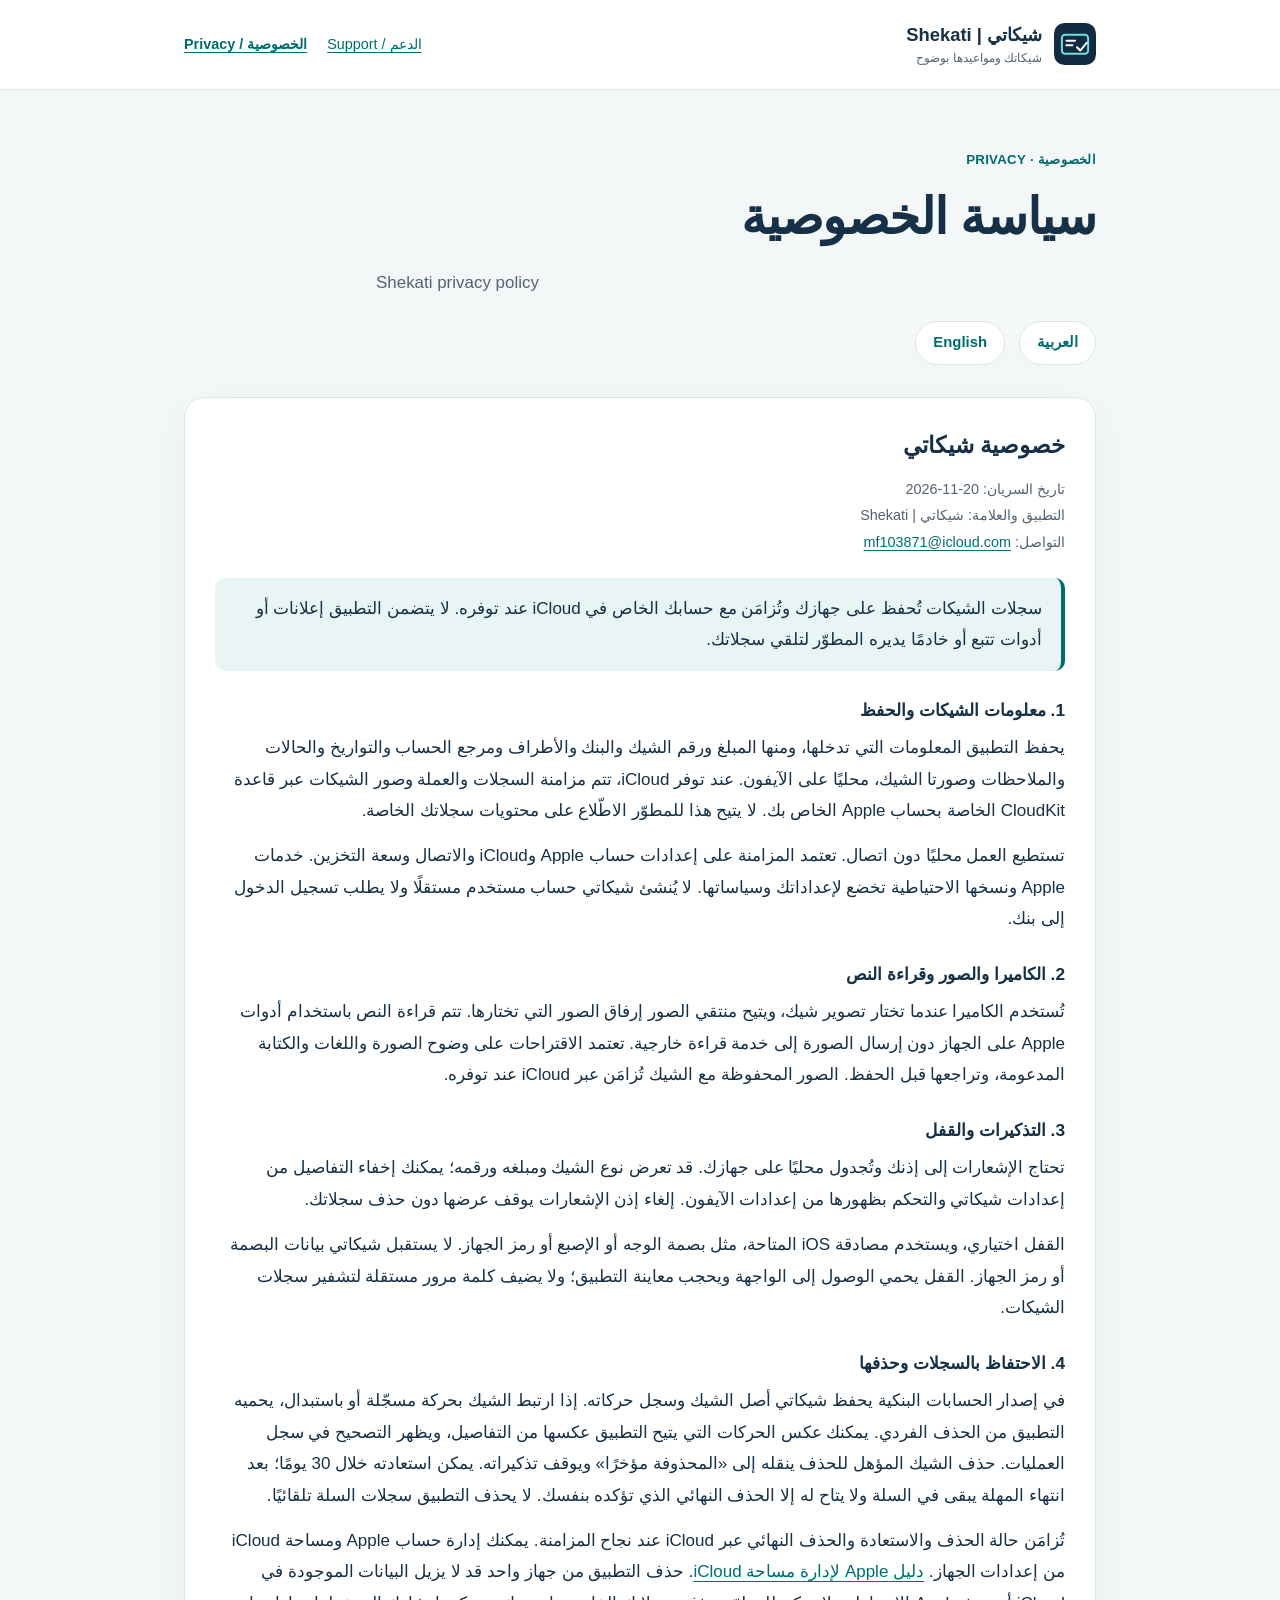
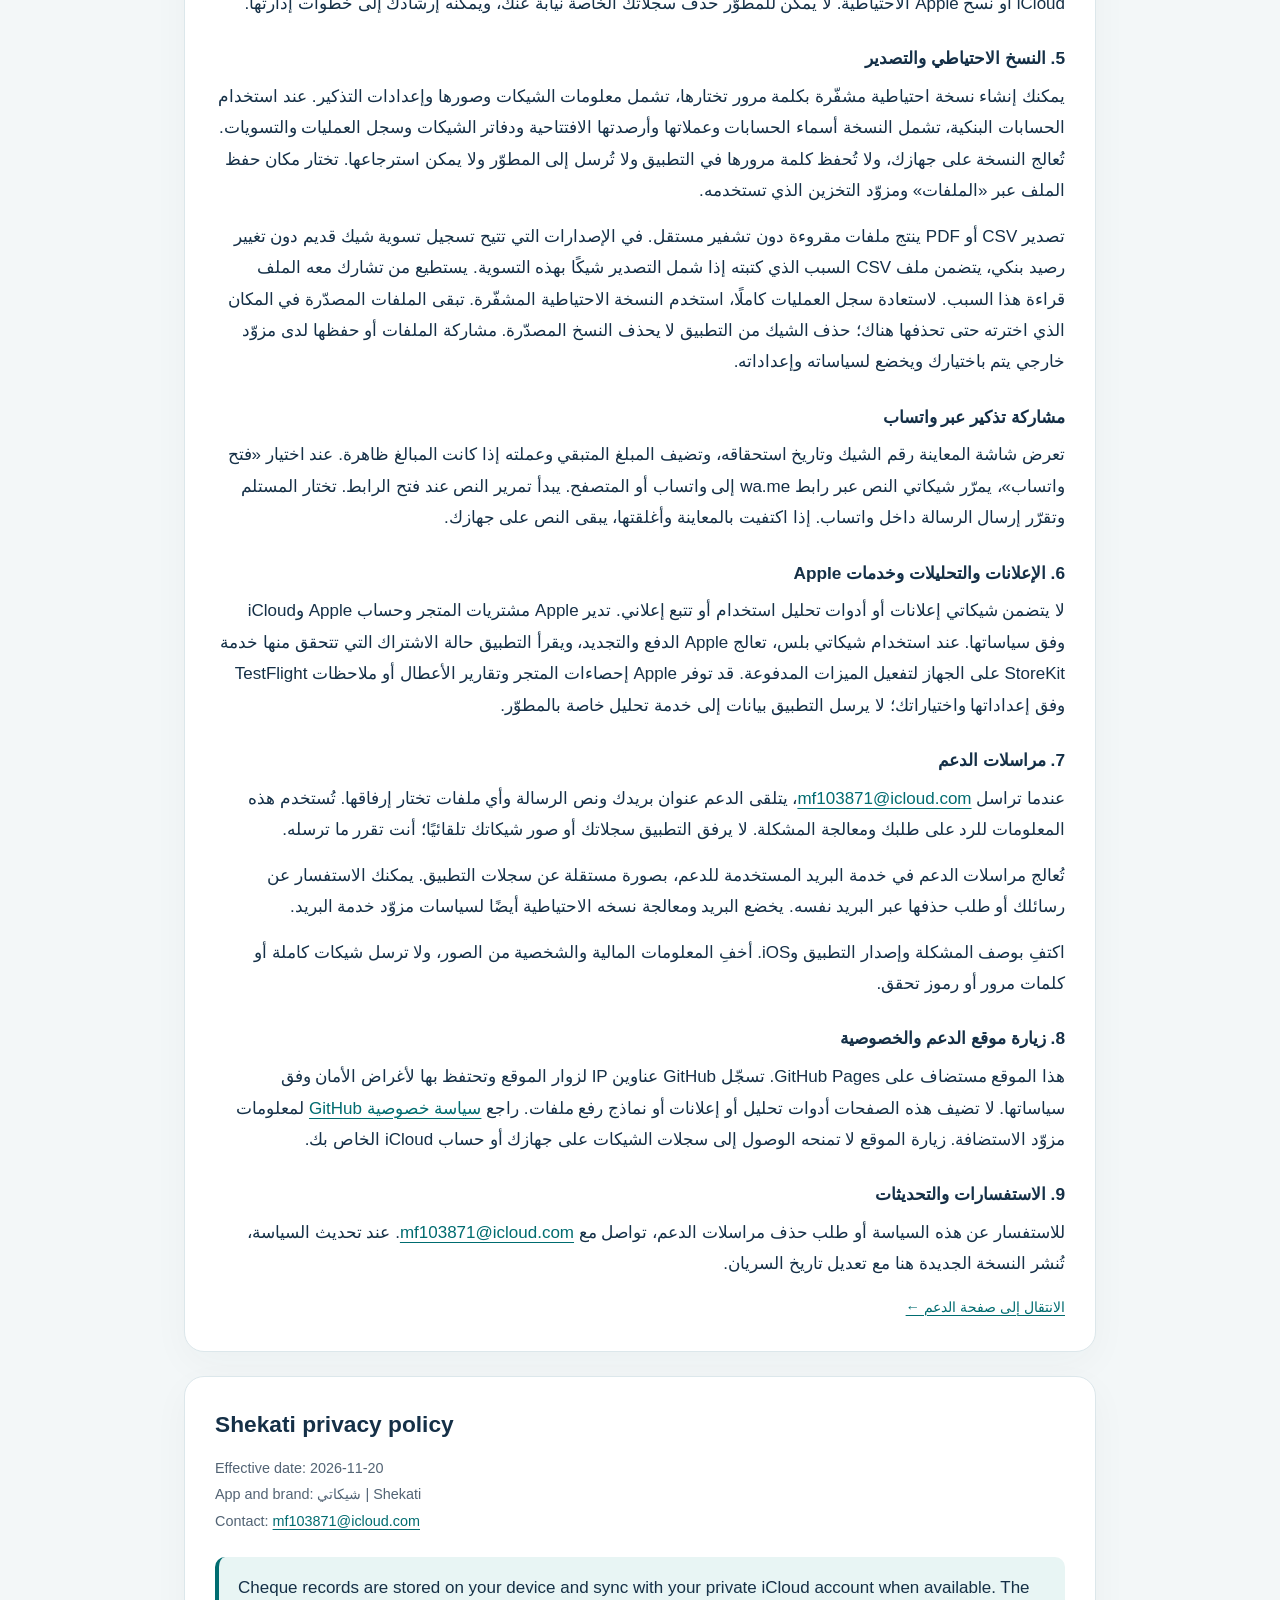
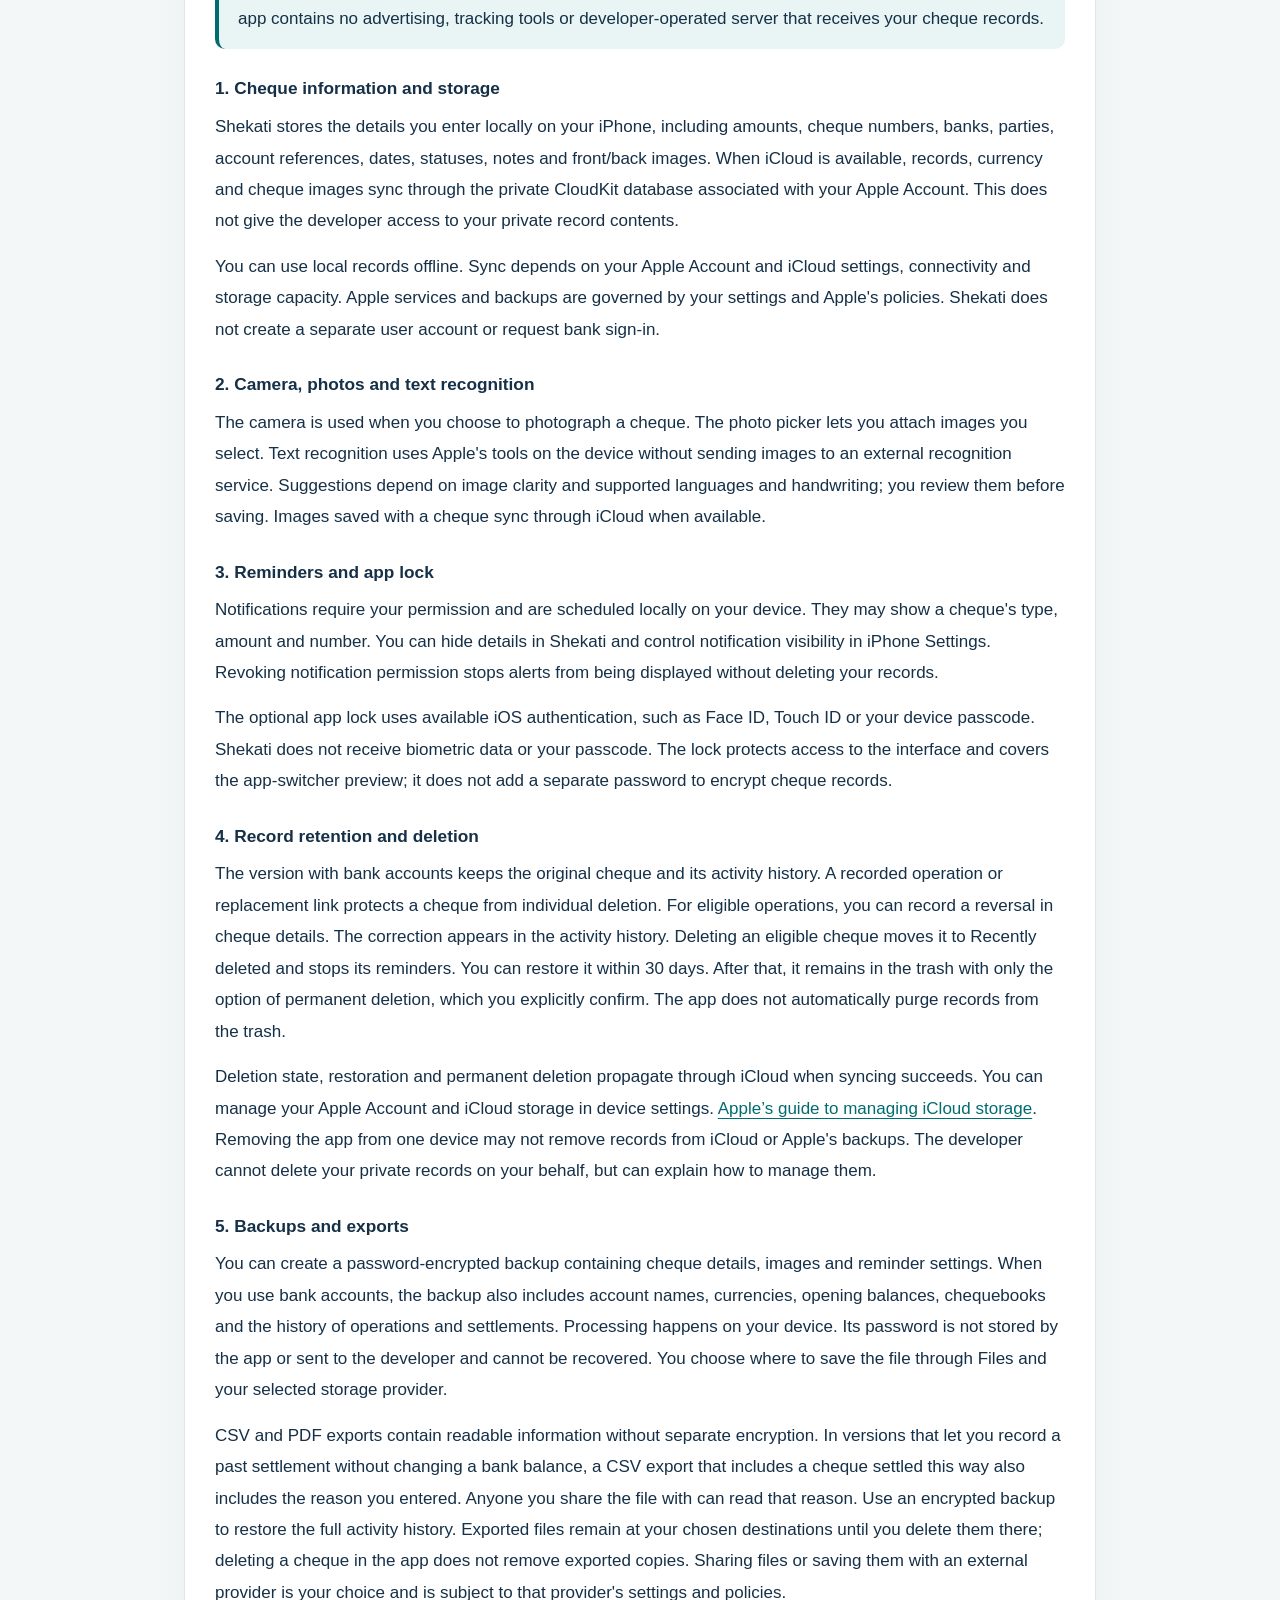
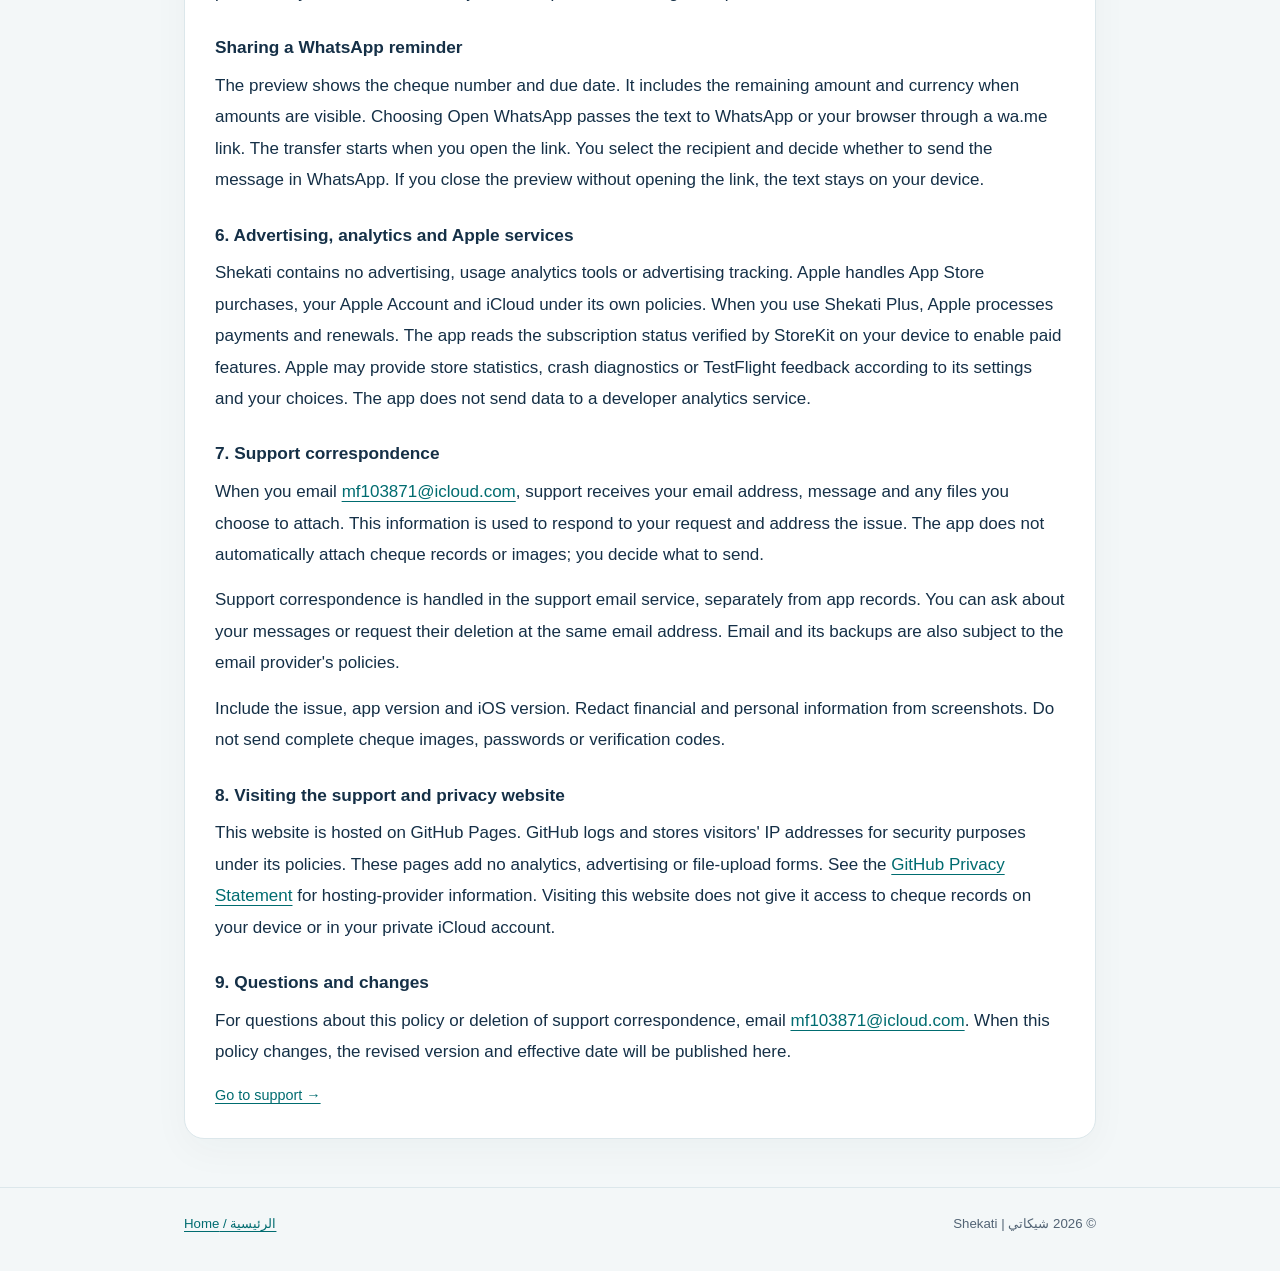
==== commit 4622fc96: "Explain historical cheque settlement and CSV reason disclosure" ====
--- a/privacy.html
+++ b/privacy.html
@@ -11,7 +11,7 @@
 <h3>2. الكاميرا والصور وقراءة النص</h3><p>تُستخدم الكاميرا عندما تختار تصوير شيك، ويتيح منتقي الصور إرفاق الصور التي تختارها. تتم قراءة النص باستخدام أدوات Apple على الجهاز دون إرسال الصورة إلى خدمة قراءة خارجية. تعتمد الاقتراحات على وضوح الصورة واللغات والكتابة المدعومة، وتراجعها قبل الحفظ. الصور المحفوظة مع الشيك تُزامَن عبر iCloud عند توفره.</p>
 <h3>3. التذكيرات والقفل</h3><p>تحتاج الإشعارات إلى إذنك وتُجدول محليًا على جهازك. قد تعرض نوع الشيك ومبلغه ورقمه؛ يمكنك إخفاء التفاصيل من إعدادات شيكاتي والتحكم بظهورها من إعدادات الآيفون. إلغاء إذن الإشعارات يوقف عرضها دون حذف سجلاتك.</p><p>القفل اختياري، ويستخدم مصادقة iOS المتاحة، مثل بصمة الوجه أو الإصبع أو رمز الجهاز. لا يستقبل شيكاتي بيانات البصمة أو رمز الجهاز. القفل يحمي الوصول إلى الواجهة ويحجب معاينة التطبيق؛ ولا يضيف كلمة مرور مستقلة لتشفير سجلات الشيكات.</p>
 <h3>4. الاحتفاظ بالسجلات وحذفها</h3><p>في إصدار الحسابات البنكية يحفظ شيكاتي أصل الشيك وسجل حركاته. إذا ارتبط الشيك بحركة مسجّلة أو باستبدال، يحميه التطبيق من الحذف الفردي. يمكنك عكس الحركات التي يتيح التطبيق عكسها من التفاصيل، ويظهر التصحيح في سجل العمليات. حذف الشيك المؤهل للحذف ينقله إلى «المحذوفة مؤخرًا» ويوقف تذكيراته. يمكن استعادته خلال 30 يومًا؛ بعد انتهاء المهلة يبقى في السلة ولا يتاح له إلا الحذف النهائي الذي تؤكده بنفسك. لا يحذف التطبيق سجلات السلة تلقائيًا.</p><p>تُزامَن حالة الحذف والاستعادة والحذف النهائي عبر iCloud عند نجاح المزامنة. يمكنك إدارة حساب Apple ومساحة iCloud من إعدادات الجهاز. <a href="https://support.apple.com/ar-jo/108922">دليل Apple لإدارة مساحة iCloud</a>. حذف التطبيق من جهاز واحد قد لا يزيل البيانات الموجودة في iCloud أو نسخ Apple الاحتياطية. لا يمكن للمطوّر حذف سجلاتك الخاصة نيابة عنك، ويمكنه إرشادك إلى خطوات إدارتها.</p>
-<h3>5. النسخ الاحتياطي والتصدير</h3><p>يمكنك إنشاء نسخة احتياطية مشفّرة بكلمة مرور تختارها، تشمل معلومات الشيكات وصورها وإعدادات التذكير. عند استخدام الحسابات البنكية، تشمل النسخة أسماء الحسابات وعملاتها وأرصدتها الافتتاحية ودفاتر الشيكات وسجل العمليات والتسويات. تُعالج النسخة على جهازك، ولا تُحفظ كلمة مرورها في التطبيق ولا تُرسل إلى المطوّر ولا يمكن استرجاعها. تختار مكان حفظ الملف عبر «الملفات» ومزوّد التخزين الذي تستخدمه.</p><p>تصدير CSV أو PDF ينتج ملفات مقروءة دون تشفير مستقل. تبقى الملفات المصدّرة في المكان الذي اخترته حتى تحذفها هناك؛ حذف الشيك من التطبيق لا يحذف النسخ المصدّرة. مشاركة الملفات أو حفظها لدى مزوّد خارجي يتم باختيارك ويخضع لسياساته وإعداداته.</p>
+<h3>5. النسخ الاحتياطي والتصدير</h3><p>يمكنك إنشاء نسخة احتياطية مشفّرة بكلمة مرور تختارها، تشمل معلومات الشيكات وصورها وإعدادات التذكير. عند استخدام الحسابات البنكية، تشمل النسخة أسماء الحسابات وعملاتها وأرصدتها الافتتاحية ودفاتر الشيكات وسجل العمليات والتسويات. تُعالج النسخة على جهازك، ولا تُحفظ كلمة مرورها في التطبيق ولا تُرسل إلى المطوّر ولا يمكن استرجاعها. تختار مكان حفظ الملف عبر «الملفات» ومزوّد التخزين الذي تستخدمه.</p><p>تصدير CSV أو PDF ينتج ملفات مقروءة دون تشفير مستقل. في الإصدارات التي تتيح تسجيل تسوية شيك قديم دون تغيير رصيد بنكي، يتضمن ملف CSV السبب الذي كتبته إذا شمل التصدير شيكًا بهذه التسوية. يستطيع من تشارك معه الملف قراءة هذا السبب. لاستعادة سجل العمليات كاملًا، استخدم النسخة الاحتياطية المشفّرة. تبقى الملفات المصدّرة في المكان الذي اخترته حتى تحذفها هناك؛ حذف الشيك من التطبيق لا يحذف النسخ المصدّرة. مشاركة الملفات أو حفظها لدى مزوّد خارجي يتم باختيارك ويخضع لسياساته وإعداداته.</p>
 <h3>مشاركة تذكير عبر واتساب</h3><p>تعرض شاشة المعاينة رقم الشيك وتاريخ استحقاقه، وتضيف المبلغ المتبقي وعملته إذا كانت المبالغ ظاهرة. عند اختيار «فتح واتساب»، يمرّر شيكاتي النص عبر رابط wa.me إلى واتساب أو المتصفح. يبدأ تمرير النص عند فتح الرابط. تختار المستلم وتقرّر إرسال الرسالة داخل واتساب. إذا اكتفيت بالمعاينة وأغلقتها، يبقى النص على جهازك.</p>
 <h3>6. الإعلانات والتحليلات وخدمات Apple</h3><p>لا يتضمن شيكاتي إعلانات أو أدوات تحليل استخدام أو تتبع إعلاني. تدير Apple مشتريات المتجر وحساب Apple وiCloud وفق سياساتها. عند استخدام شيكاتي بلس، تعالج Apple الدفع والتجديد، ويقرأ التطبيق حالة الاشتراك التي تتحقق منها خدمة StoreKit على الجهاز لتفعيل الميزات المدفوعة. قد توفر Apple إحصاءات المتجر وتقارير الأعطال أو ملاحظات TestFlight وفق إعداداتها واختياراتك؛ لا يرسل التطبيق بيانات إلى خدمة تحليل خاصة بالمطوّر.</p>
 <h3>7. مراسلات الدعم</h3><p>عندما تراسل <a class="contact ltr" href="mailto:mf103871@icloud.com">mf103871@icloud.com</a>، يتلقى الدعم عنوان بريدك ونص الرسالة وأي ملفات تختار إرفاقها. تُستخدم هذه المعلومات للرد على طلبك ومعالجة المشكلة. لا يرفق التطبيق سجلاتك أو صور شيكاتك تلقائيًا؛ أنت تقرر ما ترسله.</p><p>تُعالج مراسلات الدعم في خدمة البريد المستخدمة للدعم، بصورة مستقلة عن سجلات التطبيق. يمكنك الاستفسار عن رسائلك أو طلب حذفها عبر البريد نفسه. يخضع البريد ومعالجة نسخه الاحتياطية أيضًا لسياسات مزوّد خدمة البريد.</p><p>اكتفِ بوصف المشكلة وإصدار التطبيق وiOS. أخفِ المعلومات المالية والشخصية من الصور، ولا ترسل شيكات كاملة أو كلمات مرور أو رموز تحقق.</p>
@@ -22,7 +22,7 @@
 <h3>2. Camera, photos and text recognition</h3><p>The camera is used when you choose to photograph a cheque. The photo picker lets you attach images you select. Text recognition uses Apple's tools on the device without sending images to an external recognition service. Suggestions depend on image clarity and supported languages and handwriting; you review them before saving. Images saved with a cheque sync through iCloud when available.</p>
 <h3>3. Reminders and app lock</h3><p>Notifications require your permission and are scheduled locally on your device. They may show a cheque's type, amount and number. You can hide details in Shekati and control notification visibility in iPhone Settings. Revoking notification permission stops alerts from being displayed without deleting your records.</p><p>The optional app lock uses available iOS authentication, such as Face ID, Touch ID or your device passcode. Shekati does not receive biometric data or your passcode. The lock protects access to the interface and covers the app-switcher preview; it does not add a separate password to encrypt cheque records.</p>
 <h3>4. Record retention and deletion</h3><p>The version with bank accounts keeps the original cheque and its activity history. A recorded operation or replacement link protects a cheque from individual deletion. For eligible operations, you can record a reversal in cheque details. The correction appears in the activity history. Deleting an eligible cheque moves it to Recently deleted and stops its reminders. You can restore it within 30 days. After that, it remains in the trash with only the option of permanent deletion, which you explicitly confirm. The app does not automatically purge records from the trash.</p><p>Deletion state, restoration and permanent deletion propagate through iCloud when syncing succeeds. You can manage your Apple Account and iCloud storage in device settings. <a href="https://support.apple.com/en-us/108922">Apple’s guide to managing iCloud storage</a>. Removing the app from one device may not remove records from iCloud or Apple's backups. The developer cannot delete your private records on your behalf, but can explain how to manage them.</p>
-<h3>5. Backups and exports</h3><p>You can create a password-encrypted backup containing cheque details, images and reminder settings. When you use bank accounts, the backup also includes account names, currencies, opening balances, chequebooks and the history of operations and settlements. Processing happens on your device. Its password is not stored by the app or sent to the developer and cannot be recovered. You choose where to save the file through Files and your selected storage provider.</p><p>CSV and PDF exports contain readable information without separate encryption. Exported files remain at your chosen destinations until you delete them there; deleting a cheque in the app does not remove exported copies. Sharing files or saving them with an external provider is your choice and is subject to that provider's settings and policies.</p>
+<h3>5. Backups and exports</h3><p>You can create a password-encrypted backup containing cheque details, images and reminder settings. When you use bank accounts, the backup also includes account names, currencies, opening balances, chequebooks and the history of operations and settlements. Processing happens on your device. Its password is not stored by the app or sent to the developer and cannot be recovered. You choose where to save the file through Files and your selected storage provider.</p><p>CSV and PDF exports contain readable information without separate encryption. In versions that let you record a past settlement without changing a bank balance, a CSV export that includes a cheque settled this way also includes the reason you entered. Anyone you share the file with can read that reason. Use an encrypted backup to restore the full activity history. Exported files remain at your chosen destinations until you delete them there; deleting a cheque in the app does not remove exported copies. Sharing files or saving them with an external provider is your choice and is subject to that provider's settings and policies.</p>
 <h3>Sharing a WhatsApp reminder</h3><p>The preview shows the cheque number and due date. It includes the remaining amount and currency when amounts are visible. Choosing Open WhatsApp passes the text to WhatsApp or your browser through a wa.me link. The transfer starts when you open the link. You select the recipient and decide whether to send the message in WhatsApp. If you close the preview without opening the link, the text stays on your device.</p>
 <h3>6. Advertising, analytics and Apple services</h3><p>Shekati contains no advertising, usage analytics tools or advertising tracking. Apple handles App Store purchases, your Apple Account and iCloud under its own policies. When you use Shekati Plus, Apple processes payments and renewals. The app reads the subscription status verified by StoreKit on your device to enable paid features. Apple may provide store statistics, crash diagnostics or TestFlight feedback according to its settings and your choices. The app does not send data to a developer analytics service.</p>
 <h3>7. Support correspondence</h3><p>When you email <a class="contact" href="mailto:mf103871@icloud.com">mf103871@icloud.com</a>, support receives your email address, message and any files you choose to attach. This information is used to respond to your request and address the issue. The app does not automatically attach cheque records or images; you decide what to send.</p><p>Support correspondence is handled in the support email service, separately from app records. You can ask about your messages or request their deletion at the same email address. Email and its backups are also subject to the email provider's policies.</p><p>Include the issue, app version and iOS version. Redact financial and personal information from screenshots. Do not send complete cheque images, passwords or verification codes.</p>
